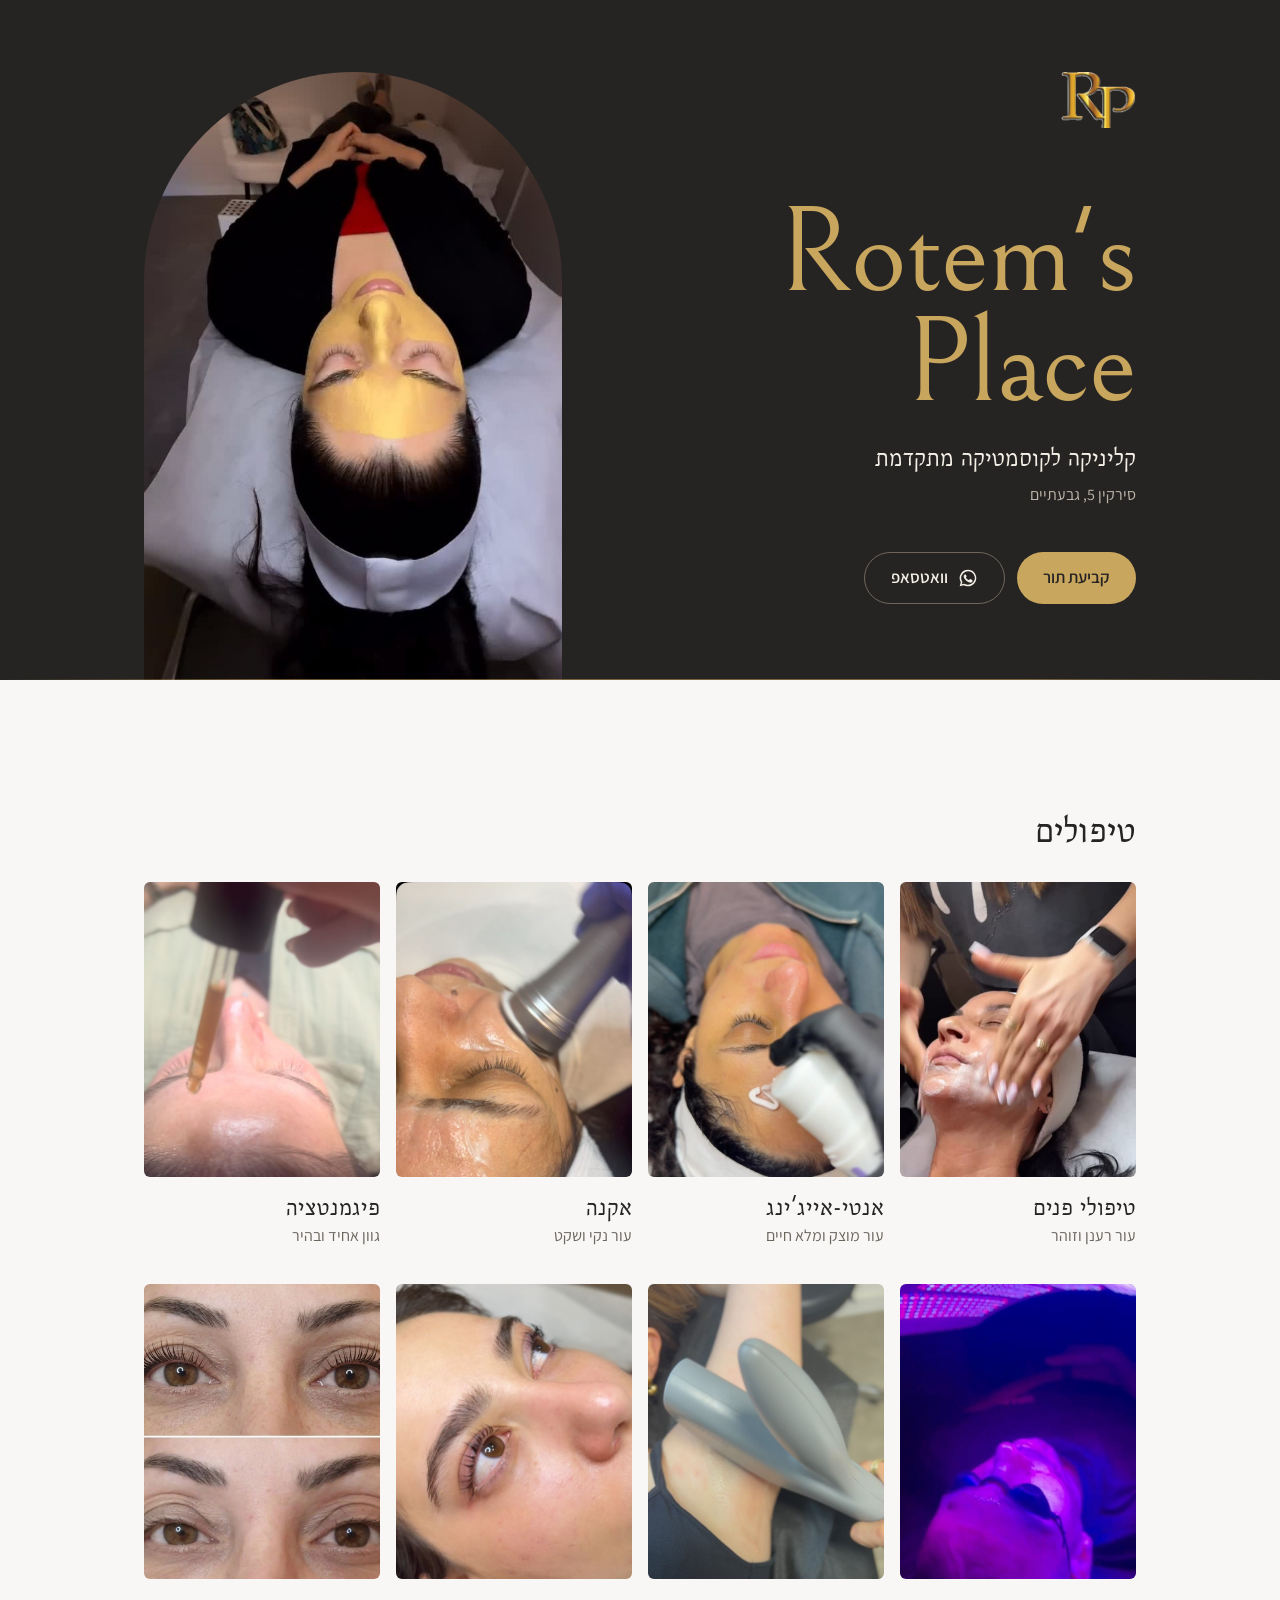
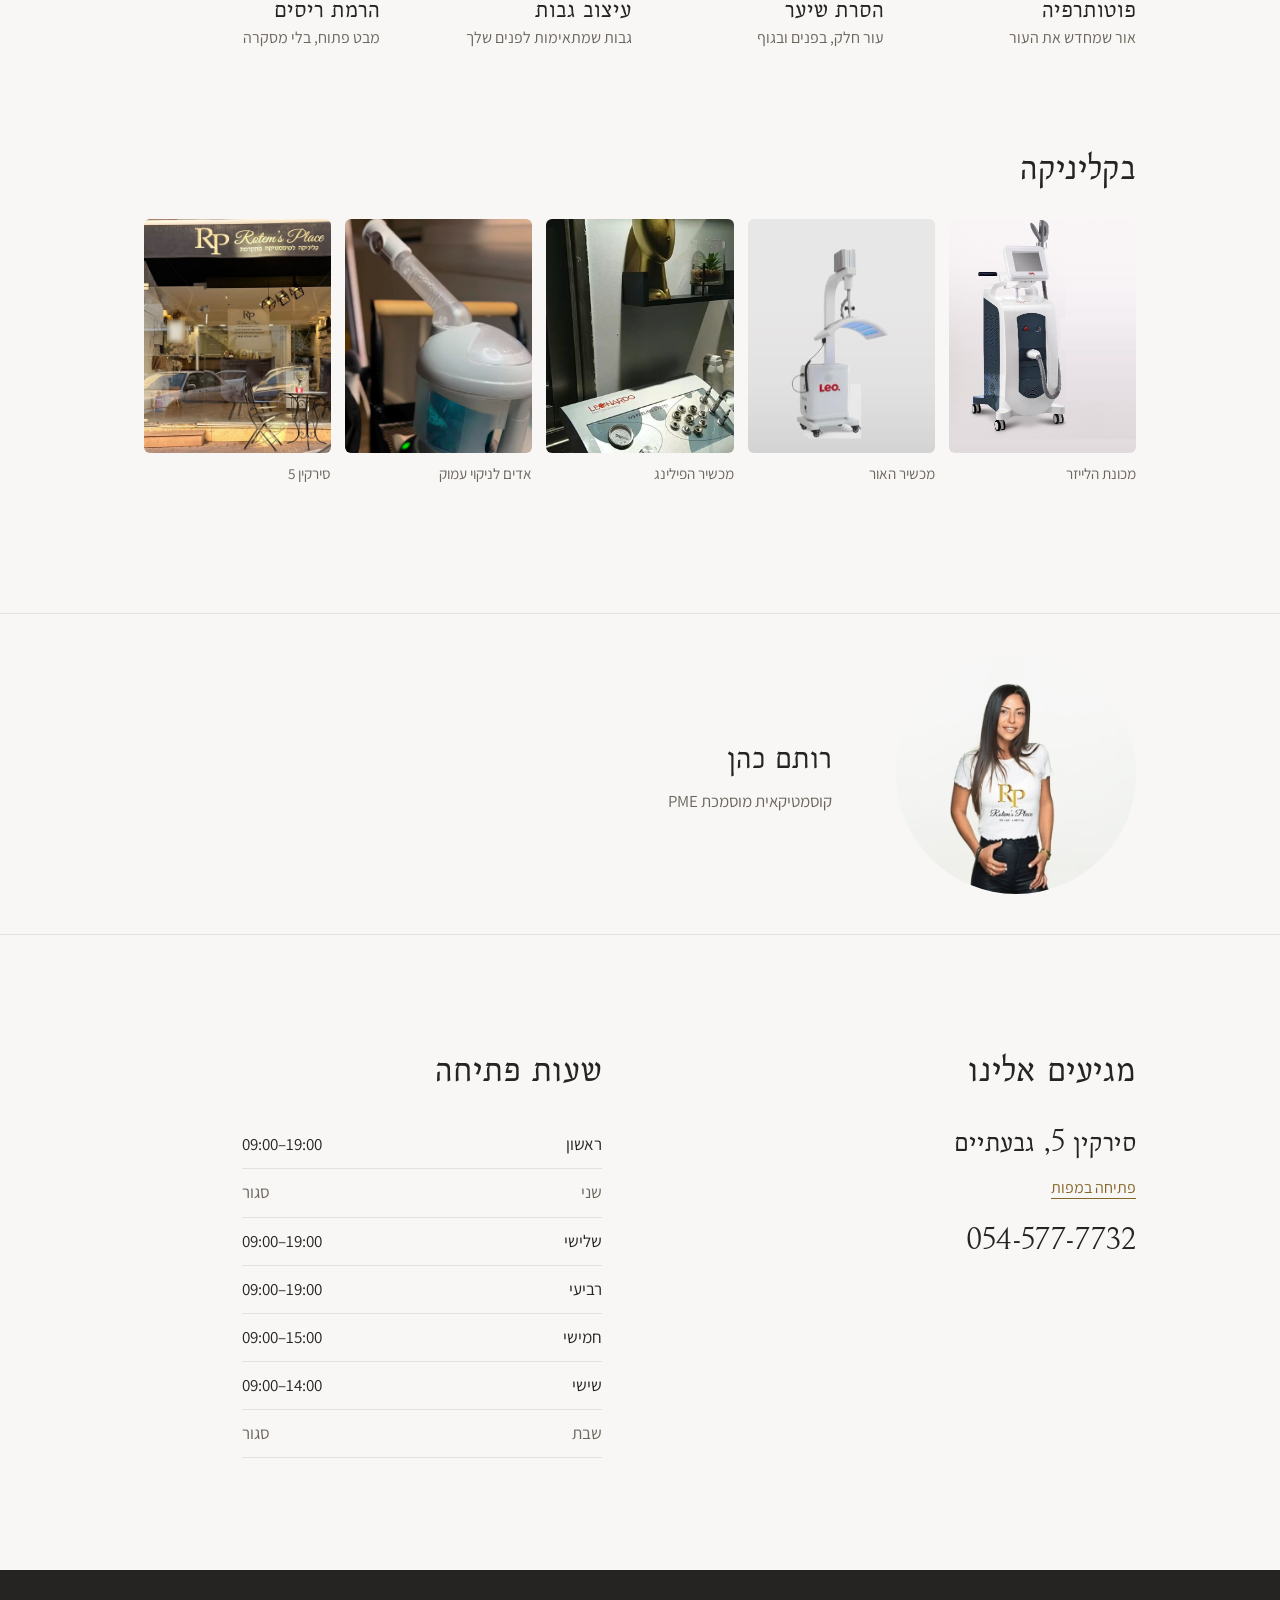
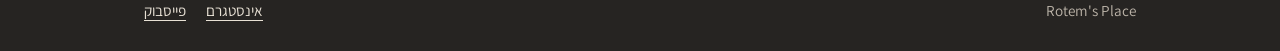
==== new/index.html @ 0d406227 "אתר חדש: מכשיר האור (פוטותרפיה) באזור בקליניקה Co-Authored-By: Claude Opus 5.5 <noreply@anthropic.co" ====
<!doctype html>
<html lang="he" dir="rtl">
<head>
<meta charset="utf-8">
<meta name="viewport" content="width=device-width, initial-scale=1, viewport-fit=cover">
<meta name="robots" content="noindex, nofollow">
<title>Rotem's Place | קליניקה לקוסמטיקה מתקדמת בגבעתיים</title>
<meta name="description" content="Rotem's Place – קליניקה לקוסמטיקה מתקדמת. סירקין 5, גבעתיים. קביעת תור אונליין או בוואטסאפ 054-577-7732.">
<meta name="theme-color" content="#262422">
<link rel="icon" href="/favicon.ico" sizes="any">
<link rel="apple-touch-icon" href="/assets/apple-touch-icon.png">
<meta property="og:type" content="website">
<meta property="og:title" content="Rotem's Place – קליניקה לקוסמטיקה מתקדמת">
<meta property="og:description" content="סירקין 5, גבעתיים">
<meta property="og:image" content="https://www.rotemplace.co.il/assets/og-rotem-place.jpg">
<link rel="preconnect" href="https://fonts.googleapis.com">
<link rel="preconnect" href="https://fonts.gstatic.com" crossorigin>
<link href="https://fonts.googleapis.com/css2?family=Bellefair&family=Assistant:wght@400;600&display=swap" rel="stylesheet">
<script type="application/ld+json">
{
  "@context": "https://schema.org",
  "@type": "BeautySalon",
  "name": "Rotem's Place",
  "alternateName": ["רותם פלייס", "Rotem cosmetics clinic"],
  "url": "https://www.rotemplace.co.il/",
  "image": "https://www.rotemplace.co.il/assets/storefront.jpg",
  "logo": "https://www.rotemplace.co.il/assets/logo.png",
  "telephone": "+972545777732",
  "address": {"@type": "PostalAddress", "streetAddress": "סירקין 5", "addressLocality": "גבעתיים", "postalCode": "5329408", "addressCountry": "IL"},
  "geo": {"@type": "GeoCoordinates", "latitude": 32.0766605, "longitude": 34.8142291},
  "hasMap": "https://maps.google.com/?cid=5940175902758945014",
  "openingHoursSpecification": [
    {"@type": "OpeningHoursSpecification", "dayOfWeek": ["Sunday","Tuesday","Wednesday"], "opens": "09:00", "closes": "19:00"},
    {"@type": "OpeningHoursSpecification", "dayOfWeek": "Thursday", "opens": "09:00", "closes": "15:00"},
    {"@type": "OpeningHoursSpecification", "dayOfWeek": "Friday", "opens": "09:00", "closes": "14:00"}
  ],
  "sameAs": ["https://www.instagram.com/rotem.cosmetics.clinic/", "https://www.facebook.com/torotem", "https://maps.google.com/?cid=5940175902758945014"]
}
</script>
<style>
:root {
  --awning: #262422;
  --awning-2: #34312E;
  --gold: #C9A65E;
  --gold-ink: #86672A;
  --paper: #F8F7F5;
  --ink: #262422;
  --mute: #6B655E;
  --line: #E4E0DA;
  --display: "Bellefair", "Times New Roman", serif;
  --body: "Assistant", system-ui, -apple-system, "Segoe UI", Arial, sans-serif;
  --gutter: clamp(16px, 5vw, 64px);
}
* { box-sizing: border-box; }
html { -webkit-text-size-adjust: 100%; scroll-behavior: smooth; }
@media (prefers-reduced-motion: reduce) { html { scroll-behavior: auto; } *, *::before, *::after { animation: none !important; transition: none !important; } }
body { margin: 0; background: var(--paper); color: var(--ink); font: 400 1.0625rem/1.6 var(--body); }
img { display: block; max-width: 100%; height: auto; }
a { color: inherit; }
:focus-visible { outline: 2px solid var(--gold); outline-offset: 3px; }
.wrap { max-width: 1120px; margin: 0 auto; padding: 0 var(--gutter); }

/* ---------- Hero: the awning ---------- */
.awning { background: var(--awning); color: #F4EFE6; position: relative; overflow: hidden; }
.awning::after { /* the valance edge of the sign */
  content: ""; position: absolute; inset: auto 0 0 0; height: 1px; background: linear-gradient(90deg, transparent, var(--gold) 20%, var(--gold) 80%, transparent); opacity: .5;
}
.hero { display: grid; grid-template-columns: 1.1fr .9fr; align-items: end; gap: clamp(24px, 5vw, 72px); padding-top: clamp(28px, 6vw, 72px); }
.mark { width: 76px; margin-bottom: clamp(32px, 6vw, 72px); }
.hero h1 { margin: 0; font: 400 clamp(3.4rem, 10vw, 7.5rem)/.92 var(--display); letter-spacing: -.01em; color: var(--gold); direction: ltr; text-align: right; }
.hero .sub { margin: 18px 0 0; font: 400 clamp(1.35rem, 2.6vw, 1.8rem)/1.3 var(--display); color: #F4EFE6; }
.hero .place { margin: 6px 0 0; color: #BDB5AA; font-size: 1rem; }
.cta { display: flex; flex-wrap: wrap; gap: 12px; margin: clamp(28px, 4vw, 44px) 0 clamp(36px, 6vw, 80px); }
.btn { display: inline-flex; align-items: center; justify-content: center; gap: 10px; min-height: 52px; padding: 0 26px; border-radius: 999px; font: 600 1.05rem/1 var(--body); text-decoration: none; transition: background-color .2s, color .2s, border-color .2s; }
.btn svg { width: 20px; height: 20px; flex: none; }
.btn-gold { background: var(--gold); color: var(--awning); }
.btn-gold:hover { background: #D9B972; }
.btn-line { border: 1px solid #6E665C; color: #F4EFE6; }
.btn-line:hover { border-color: var(--gold); color: var(--gold); }
.hero-photo { align-self: stretch; position: relative; margin-bottom: -1px; }
.hero-photo img { width: 100%; height: 100%; max-height: 620px; object-fit: cover; object-position: 50% 30%; border-radius: 240px 240px 0 0; }

/* ---------- Treatments: one typographic block ---------- */
.treatments { padding-block: clamp(64px, 10vw, 128px) clamp(48px, 8vw, 96px); }
.treatments h2, .gallery h2, .visit h2 { margin: 0 0 28px; font: 400 clamp(1.9rem, 4vw, 2.6rem)/1.1 var(--display); }
.cards { list-style: none; margin: 0; padding: 0; display: grid; grid-template-columns: repeat(4, 1fr); gap: 36px 16px; }
.cards img { width: 100%; aspect-ratio: 4 / 5; object-fit: cover; border-radius: 6px; background: var(--line); }
.cards h3 { margin: 14px 0 2px; font: 400 clamp(1.4rem, 2.2vw, 1.75rem)/1.15 var(--display); }
.cards p { margin: 0; color: var(--mute); font-size: 1rem; line-height: 1.4; }

/* ---------- Gallery ---------- */
.gallery { padding-bottom: clamp(64px, 10vw, 128px); }
.strip { display: grid; grid-template-columns: repeat(5, 1fr); gap: 14px; }
.strip figure { margin: 0; }
.strip img { width: 100%; aspect-ratio: 4 / 5; object-fit: cover; border-radius: 6px; background: var(--line); }
.strip figcaption { margin-top: 8px; font-size: .95rem; color: var(--mute); }

/* ---------- Rotem ---------- */
.rotem { border-top: 1px solid var(--line); border-bottom: 1px solid var(--line); }
.rotem .wrap { display: grid; grid-template-columns: 240px 1fr; gap: clamp(24px, 5vw, 64px); align-items: center; padding-top: 40px; padding-bottom: 40px; }
.rotem img { width: 240px; aspect-ratio: 1; object-fit: cover; object-position: 50% 18%; border-radius: 50%; }
.rotem p { margin: 0; font: 400 clamp(1.6rem, 3.4vw, 2.3rem)/1.25 var(--display); }
.rotem p span { display: block; margin-top: 8px; font: 400 1.05rem/1.5 var(--body); color: var(--mute); }

/* ---------- Visit ---------- */
.visit { padding: clamp(56px, 9vw, 112px) 0; }
.visit .wrap { display: grid; grid-template-columns: 1fr 1fr; gap: clamp(32px, 6vw, 80px); }
.visit address { font-style: normal; font: 400 clamp(1.5rem, 3vw, 2rem)/1.3 var(--display); }
.visit address a { color: var(--gold-ink); text-decoration-thickness: 1px; text-underline-offset: 5px; font-family: var(--body); font-size: 1rem; display: inline-block; margin-top: 10px; }
.phone { display: inline-block; margin-top: 20px; font: 400 clamp(1.5rem, 3vw, 2rem)/1 var(--display); text-decoration: none; direction: ltr; }
.hours { width: 100%; max-width: 360px; border-collapse: collapse; }
.hours td { padding: 10px 0; border-bottom: 1px solid var(--line); }
.hours td:last-child { text-align: left; direction: ltr; font-variant-numeric: tabular-nums; }
.hours tr.closed td { color: var(--mute); }

footer { background: var(--awning); color: #BDB5AA; padding: 28px 0 calc(28px + env(safe-area-inset-bottom)); font-size: .95rem; }
footer .wrap { display: flex; flex-wrap: wrap; gap: 12px 28px; align-items: center; justify-content: space-between; }
footer nav { display: flex; gap: 20px; }
footer a { color: #E8E1D5; text-underline-offset: 4px; }
footer a:hover { color: var(--gold); }

/* mobile booking bar */
.dock { display: none; }

@media (max-width: 820px) {
  .hero { grid-template-columns: 1fr; }
  .mark { margin-bottom: 28px; width: 52px; }
  .hero-photo img { max-height: 420px; border-radius: 180px 180px 0 0; }
  .cta { margin-bottom: 36px; }
  .strip { grid-template-columns: none; grid-auto-flow: column; grid-auto-columns: 72%; overflow-x: auto; scroll-snap-type: x mandatory; padding-bottom: 8px; margin: 0 calc(-1 * var(--gutter)); padding-inline: var(--gutter); scroll-padding-inline: var(--gutter); }
  .strip figure { scroll-snap-align: start; }
  .cards { grid-template-columns: 1fr 1fr; gap: 28px 12px; }
  .rotem .wrap { grid-template-columns: 112px 1fr; }
  .rotem img { width: 112px; }
  .visit .wrap { grid-template-columns: 1fr; }
  body { padding-bottom: 76px; }
  .dock { display: flex; gap: 8px; position: fixed; inset: auto 0 0 0; z-index: 10; padding: 10px 12px calc(10px + env(safe-area-inset-bottom)); background: rgba(38,36,34,.96); }
  .dock .btn { flex: 1; min-height: 48px; padding: 0 12px; }
  footer { padding-bottom: 28px; }
}
</style>
</head>
<body>

<header class="awning">
  <div class="wrap hero">
    <div>
      <img class="mark" src="/assets/rp-mark.png" alt="" width="162" height="119">
      <h1>Rotem's Place</h1>
      <p class="sub">קליניקה לקוסמטיקה מתקדמת</p>
      <p class="place">סירקין 5, גבעתיים</p>
      <div class="cta">
        <a class="btn btn-gold" href="https://schedule.easybizy.net/rotemcohen/welcome" target="_blank" rel="noopener">קביעת תור</a>
        <a class="btn btn-line" href="https://wa.me/972545777732" target="_blank" rel="noopener">
          <svg viewBox="0 0 24 24" aria-hidden="true" fill="currentColor"><path d="M12 2a10 10 0 0 0-8.6 15.1L2 22l5-1.3A10 10 0 1 0 12 2Zm0 18.2a8.2 8.2 0 0 1-4.2-1.2l-.3-.2-3 .8.8-2.9-.2-.3A8.2 8.2 0 1 1 12 20.2Zm4.5-6.1c-.2-.1-1.5-.7-1.7-.8-.2-.1-.4-.1-.6.1l-.8 1c-.1.2-.3.2-.5.1a6.7 6.7 0 0 1-3.3-2.9c-.2-.4.2-.4.7-1.3.1-.2 0-.3 0-.4l-.8-1.8c-.2-.5-.4-.4-.6-.4h-.5a1 1 0 0 0-.7.3 3 3 0 0 0-.9 2.2 5.2 5.2 0 0 0 1.1 2.7 11.8 11.8 0 0 0 4.5 4c1.7.7 2.3.8 3.2.6a2.7 2.7 0 0 0 1.8-1.3 2.2 2.2 0 0 0 .1-1.3c0-.1-.2-.2-.4-.3Z"/></svg>
          וואטסאפ
        </a>
      </div>
    </div>
    <div class="hero-photo">
      <img src="/assets/gold-mask.jpg" alt="טיפול פנים עם מסכת זהב בקליניקה" width="640" height="909" fetchpriority="high">
    </div>
  </div>
</header>

<main>
  <section class="treatments wrap" aria-labelledby="t-title">
    <h2 id="t-title">טיפולים</h2>
    <ul class="cards">
      <li><img src="/assets/facial-hands.jpg" alt="רותם בטיפול פנים" width="640" height="800" loading="lazy"><h3>טיפולי פנים</h3><p>עור רענן וזוהר</p></li>
      <li><img src="/assets/facial-device.jpg" alt="טיפול פנים במכשיר" width="720" height="900" loading="lazy"><h3>אנטי-אייג'ינג</h3><p>עור מוצק ומלא חיים</p></li>
      <li><img src="/assets/t/acne.jpg" alt="טיפול באקנה במכשיר" width="720" height="900" loading="lazy"><h3>אקנה</h3><p>עור נקי ושקט</p></li>
      <li><img src="/assets/t/pigment.jpg" alt="סרום בטיפול פיגמנטציה" width="720" height="900" loading="lazy"><h3>פיגמנטציה</h3><p>גוון אחיד ובהיר</p></li>
      <li><img src="/assets/t/phototherapy.jpg" alt="טיפול פוטותרפיה באור" width="720" height="900" loading="lazy"><h3>פוטותרפיה</h3><p>אור שמחדש את העור</p></li>
      <li><img src="/assets/t/hair.jpg" alt="הסרת שיער במכשיר" width="720" height="900" loading="lazy"><h3>הסרת שיער</h3><p>עור חלק, בפנים ובגוף</p></li>
      <li><img src="/assets/t/brows.jpg" alt="גבות מעוצבות" width="720" height="900" loading="lazy"><h3>עיצוב גבות</h3><p>גבות שמתאימות לפנים שלך</p></li>
      <li><img src="/assets/lashes-before-after.jpg" alt="הרמת ריסים, לפני ואחרי" width="990" height="990" loading="lazy"><h3>הרמת ריסים</h3><p>מבט פתוח, בלי מסקרה</p></li>
    </ul>
  </section>

  <section class="gallery wrap" aria-labelledby="g-title">
    <h2 id="g-title">בקליניקה</h2>
    <div class="strip">
      <figure><img src="/assets/t/device-laser.jpg" alt="מכונת הלייזר להסרת שיער בקליניקה" width="720" height="900" loading="lazy"><figcaption>מכונת הלייזר</figcaption></figure>
      <figure><img src="/assets/t/device-led.jpg" alt="מכשיר הפוטותרפיה (טיפול באור) בקליניקה" width="850" height="1064" loading="lazy"><figcaption>מכשיר האור</figcaption></figure>
      <figure><img src="/assets/t/device-leonardo.jpg" alt="מכשיר הפילינג בקליניקה" width="576" height="720" loading="lazy"><figcaption>מכשיר הפילינג</figcaption></figure>
      <figure><img src="/assets/t/device-steamer.jpg" alt="מכשיר אדים לטיפולי פנים" width="640" height="800" loading="lazy"><figcaption>אדים לניקוי עמוק</figcaption></figure>
      <figure><img src="/assets/storefront.jpg" alt="חזית הקליניקה בסירקין 5, גבעתיים" width="880" height="1100" loading="lazy"><figcaption>סירקין 5</figcaption></figure>
    </div>
  </section>

  <section class="rotem" aria-label="רותם">
    <div class="wrap">
      <img src="/assets/rotem-portrait.jpg" alt="רותם כהן" width="570" height="654" loading="lazy">
      <p>רותם כהן<span>קוסמטיקאית מוסמכת PME</span></p>
    </div>
  </section>

  <section class="visit" aria-labelledby="v-title">
    <div class="wrap">
      <div>
        <h2 id="v-title">מגיעים אלינו</h2>
        <address>
          סירקין 5, גבעתיים<br>
          <a href="https://maps.google.com/?cid=5940175902758945014" target="_blank" rel="noopener">פתיחה במפות</a>
        </address>
        <a class="phone" href="tel:+972545777732">054-577-7732</a>
      </div>
      <div>
        <h2>שעות פתיחה</h2>
        <table class="hours">
          <tr><td>ראשון</td><td>09:00–19:00</td></tr>
          <tr class="closed"><td>שני</td><td>סגור</td></tr>
          <tr><td>שלישי</td><td>09:00–19:00</td></tr>
          <tr><td>רביעי</td><td>09:00–19:00</td></tr>
          <tr><td>חמישי</td><td>09:00–15:00</td></tr>
          <tr><td>שישי</td><td>09:00–14:00</td></tr>
          <tr class="closed"><td>שבת</td><td>סגור</td></tr>
        </table>
      </div>
    </div>
  </section>
</main>

<footer>
  <div class="wrap">
    <span>Rotem's Place</span>
    <nav aria-label="רשתות">
      <a href="https://www.instagram.com/rotem.cosmetics.clinic/" target="_blank" rel="noopener">אינסטגרם</a>
      <a href="https://www.facebook.com/torotem" target="_blank" rel="noopener">פייסבוק</a>
    </nav>
  </div>
</footer>

<div class="dock">
  <a class="btn btn-gold" href="https://schedule.easybizy.net/rotemcohen/welcome" target="_blank" rel="noopener">קביעת תור</a>
  <a class="btn btn-line" href="https://wa.me/972545777732" target="_blank" rel="noopener">וואטסאפ</a>
</div>

</body>
</html>
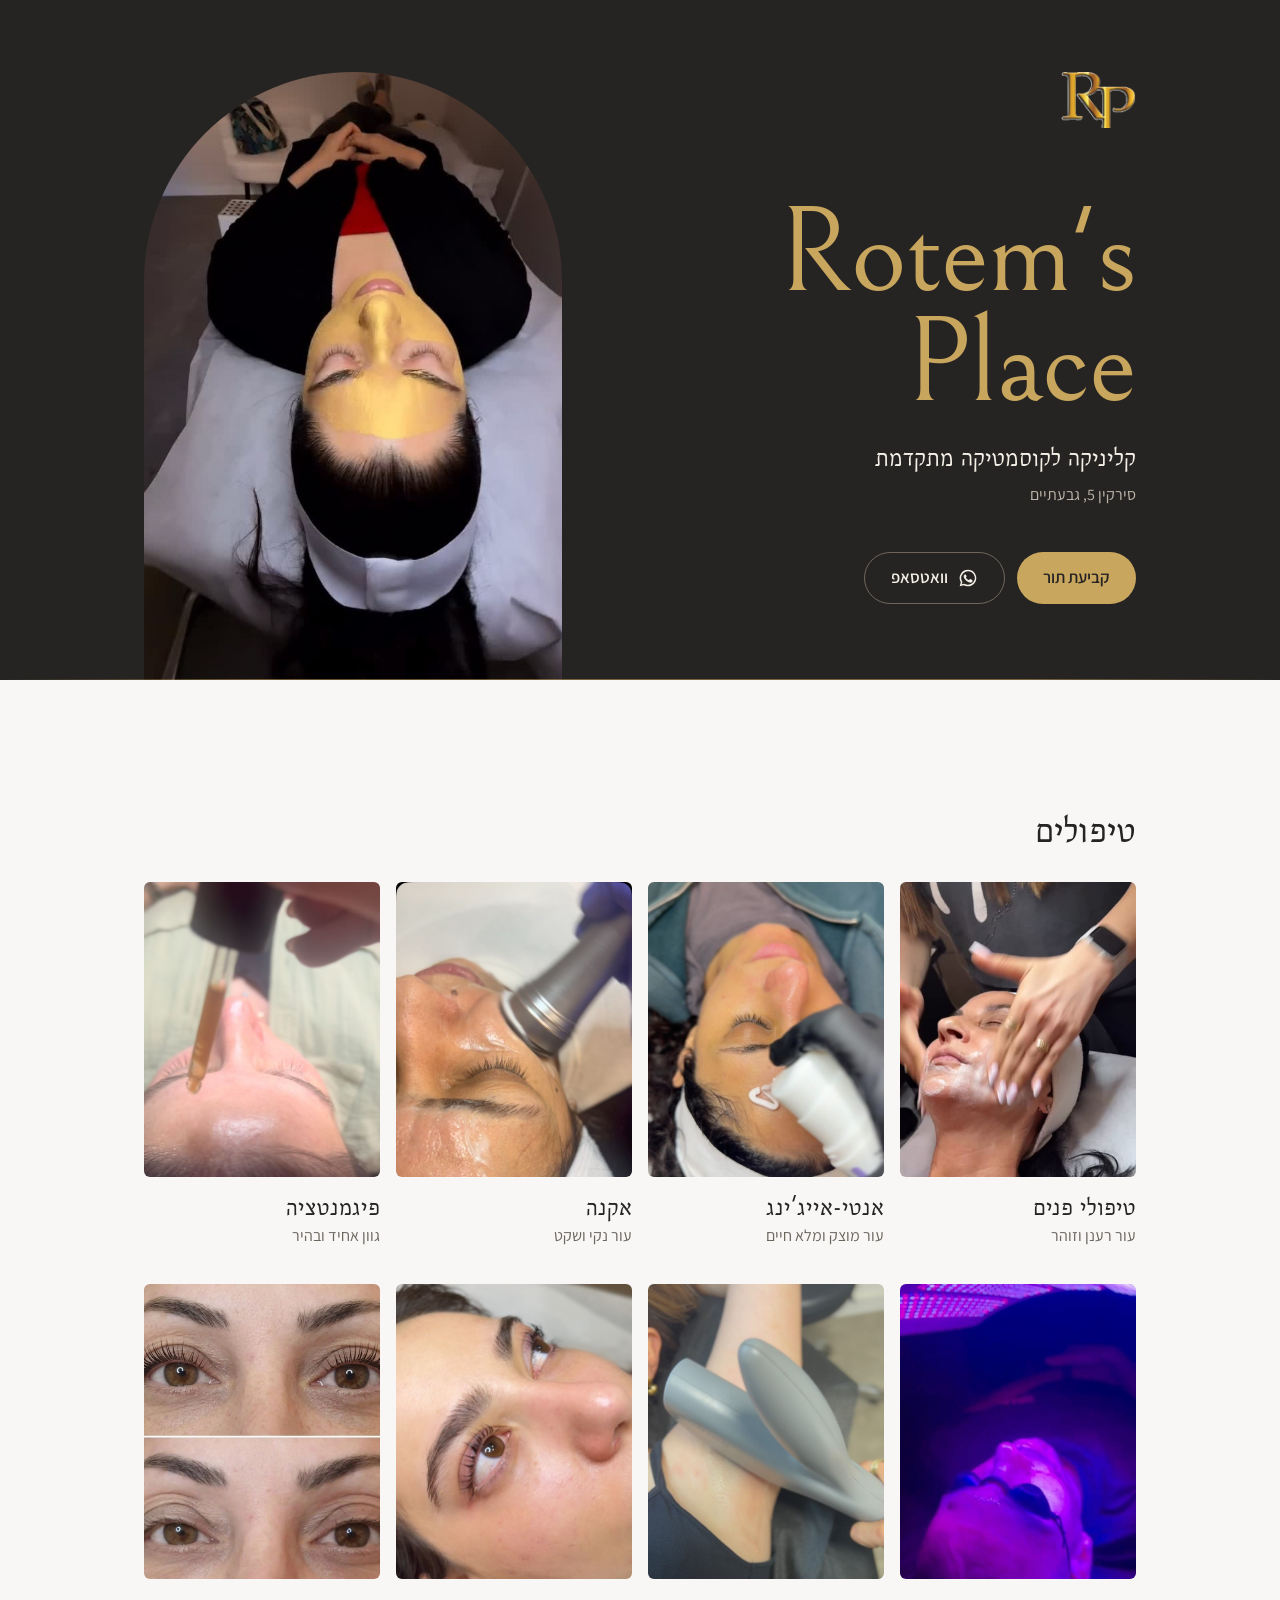
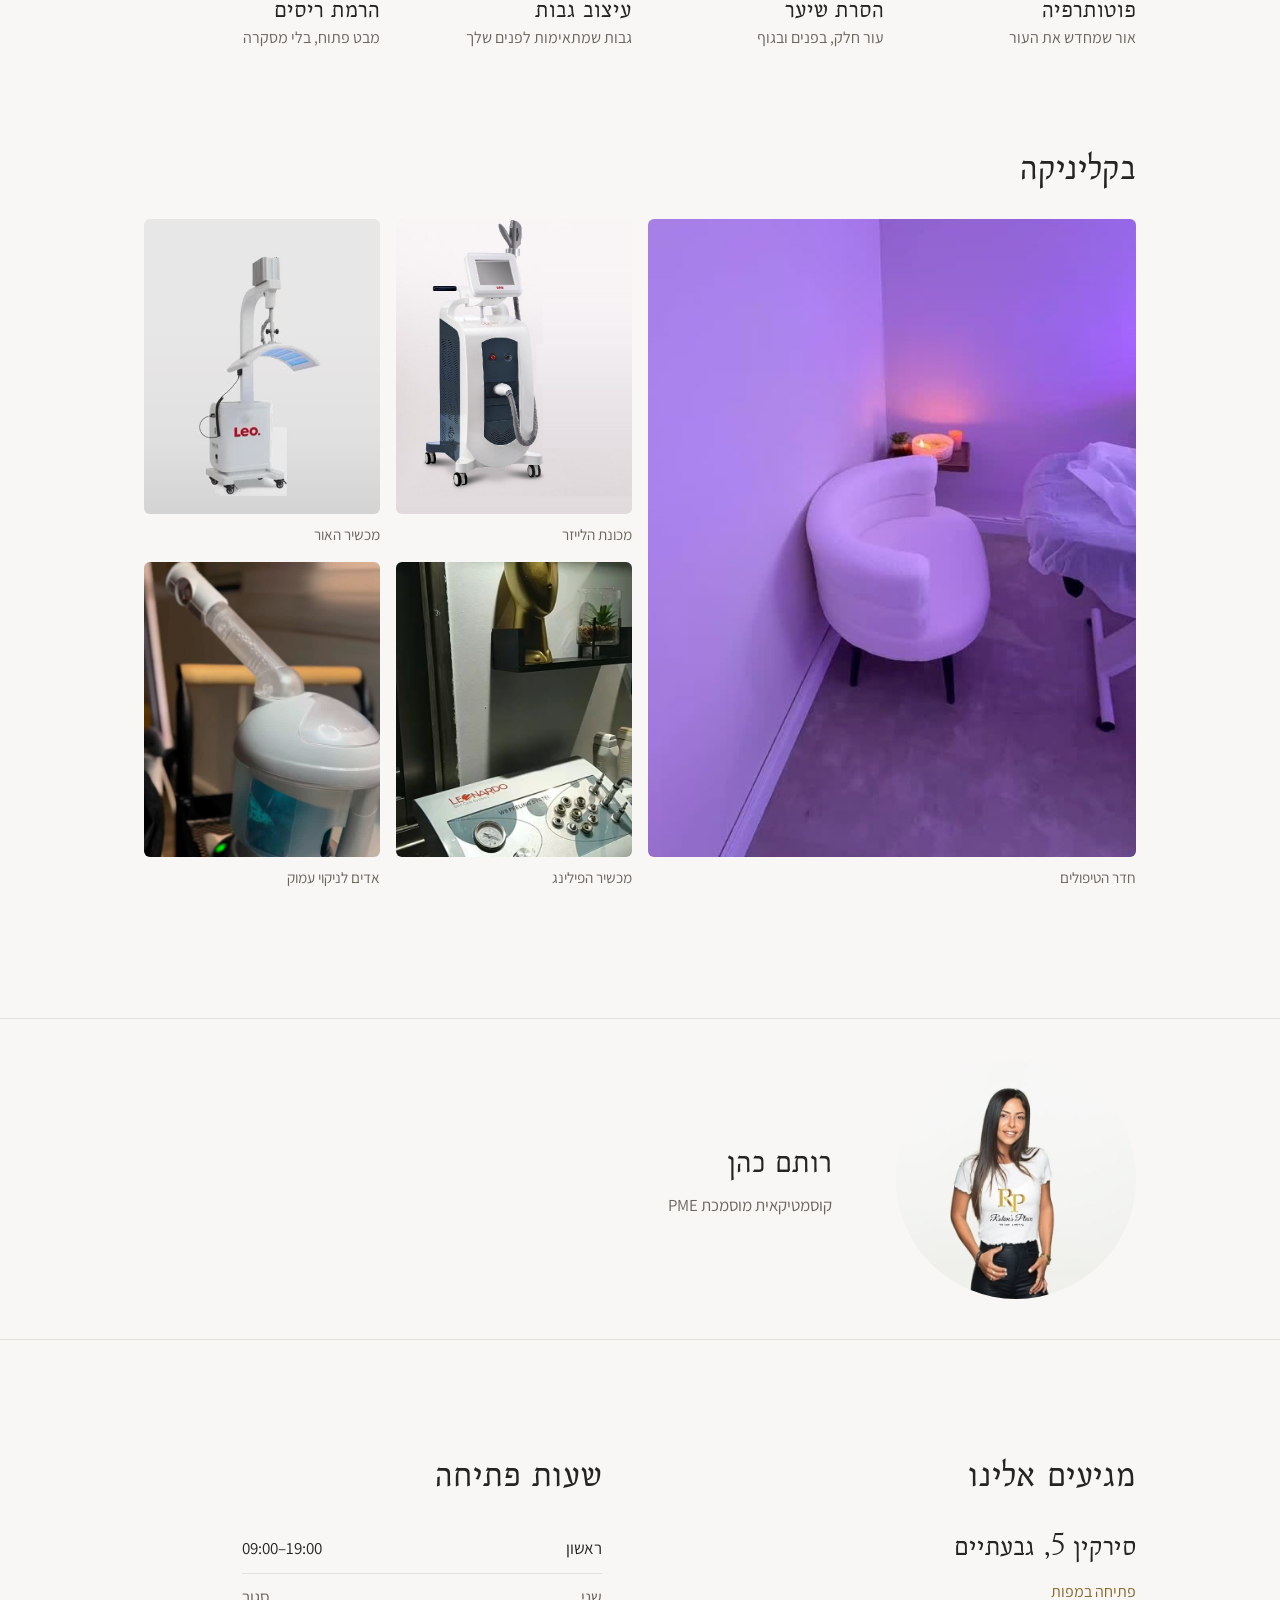
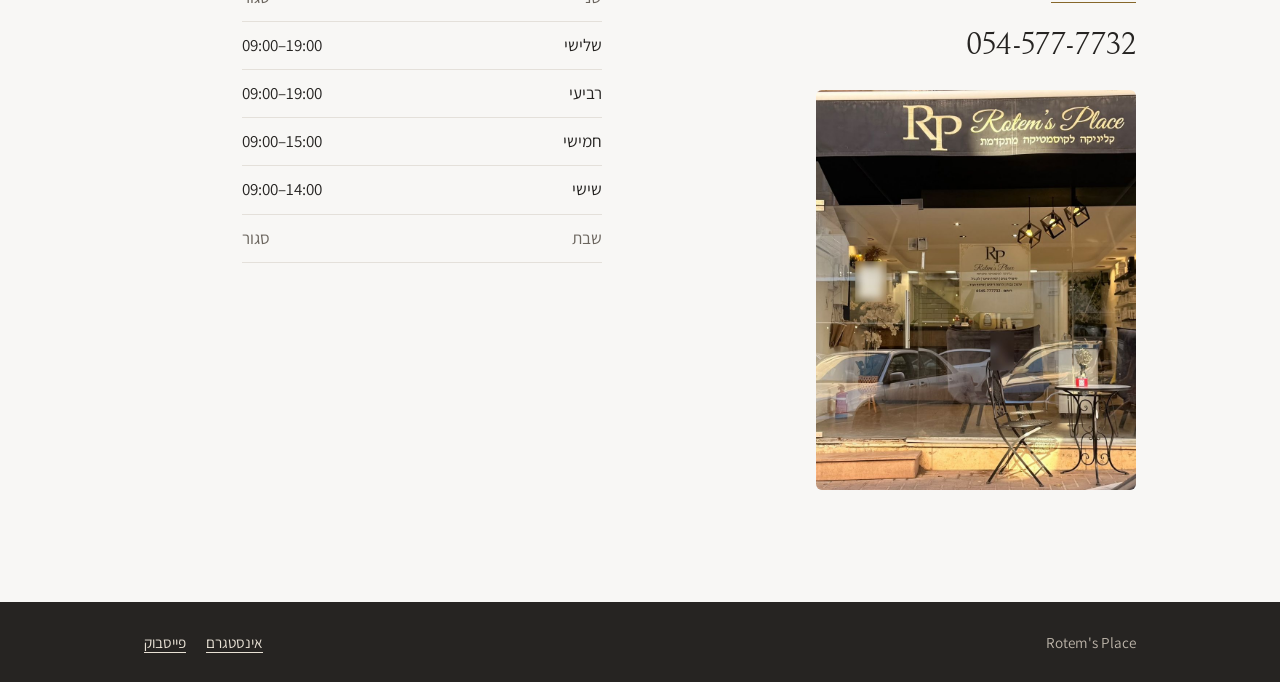
==== commit 1ddbd9f1: "אתר חדש: צילום חדר הטיפולים כתמונה מרכזית בקליניקה; חזית עברה לאזור ההגעה Co-Authored-By: Claude Opu" ====
--- a/new/index.html
+++ b/new/index.html
@@ -90,7 +90,10 @@
 
 /* ---------- Gallery ---------- */
 .gallery { padding-bottom: clamp(64px, 10vw, 128px); }
-.strip { display: grid; grid-template-columns: repeat(5, 1fr); gap: 14px; }
+.strip { display: grid; grid-template-columns: repeat(4, 1fr); gap: 16px; }
+.strip .room { grid-column: span 2; grid-row: span 2; display: flex; flex-direction: column; }
+.strip .room img { flex: 1; min-height: 0; aspect-ratio: auto; height: 100%; }
+.storefront { width: 100%; max-width: 320px; aspect-ratio: 4 / 5; object-fit: cover; border-radius: 6px; margin-top: 28px; }
 .strip figure { margin: 0; }
 .strip img { width: 100%; aspect-ratio: 4 / 5; object-fit: cover; border-radius: 6px; background: var(--line); }
 .strip figcaption { margin-top: 8px; font-size: .95rem; color: var(--mute); }
@@ -129,6 +132,8 @@
   .cta { margin-bottom: 36px; }
   .strip { grid-template-columns: none; grid-auto-flow: column; grid-auto-columns: 72%; overflow-x: auto; scroll-snap-type: x mandatory; padding-bottom: 8px; margin: 0 calc(-1 * var(--gutter)); padding-inline: var(--gutter); scroll-padding-inline: var(--gutter); }
   .strip figure { scroll-snap-align: start; }
+  .strip .room { grid-column: auto; grid-row: auto; display: block; }
+  .strip .room img { aspect-ratio: 4 / 5; height: auto; }
   .cards { grid-template-columns: 1fr 1fr; gap: 28px 12px; }
   .rotem .wrap { grid-template-columns: 112px 1fr; }
   .rotem img { width: 112px; }
@@ -181,11 +186,11 @@
   <section class="gallery wrap" aria-labelledby="g-title">
     <h2 id="g-title">בקליניקה</h2>
     <div class="strip">
+      <figure class="room"><img src="/assets/t/room.jpg" alt="חדר הטיפולים בקליניקה" width="640" height="800" loading="lazy"><figcaption>חדר הטיפולים</figcaption></figure>
       <figure><img src="/assets/t/device-laser.jpg" alt="מכונת הלייזר להסרת שיער בקליניקה" width="720" height="900" loading="lazy"><figcaption>מכונת הלייזר</figcaption></figure>
       <figure><img src="/assets/t/device-led.jpg" alt="מכשיר הפוטותרפיה (טיפול באור) בקליניקה" width="850" height="1064" loading="lazy"><figcaption>מכשיר האור</figcaption></figure>
       <figure><img src="/assets/t/device-leonardo.jpg" alt="מכשיר הפילינג בקליניקה" width="576" height="720" loading="lazy"><figcaption>מכשיר הפילינג</figcaption></figure>
       <figure><img src="/assets/t/device-steamer.jpg" alt="מכשיר אדים לטיפולי פנים" width="640" height="800" loading="lazy"><figcaption>אדים לניקוי עמוק</figcaption></figure>
-      <figure><img src="/assets/storefront.jpg" alt="חזית הקליניקה בסירקין 5, גבעתיים" width="880" height="1100" loading="lazy"><figcaption>סירקין 5</figcaption></figure>
     </div>
   </section>
 
@@ -205,6 +210,7 @@
           <a href="https://maps.google.com/?cid=5940175902758945014" target="_blank" rel="noopener">פתיחה במפות</a>
         </address>
         <a class="phone" href="tel:+972545777732">054-577-7732</a>
+        <img class="storefront" src="/assets/storefront.jpg" alt="חזית הקליניקה בסירקין 5, גבעתיים" width="880" height="1100" loading="lazy">
       </div>
       <div>
         <h2>שעות פתיחה</h2>
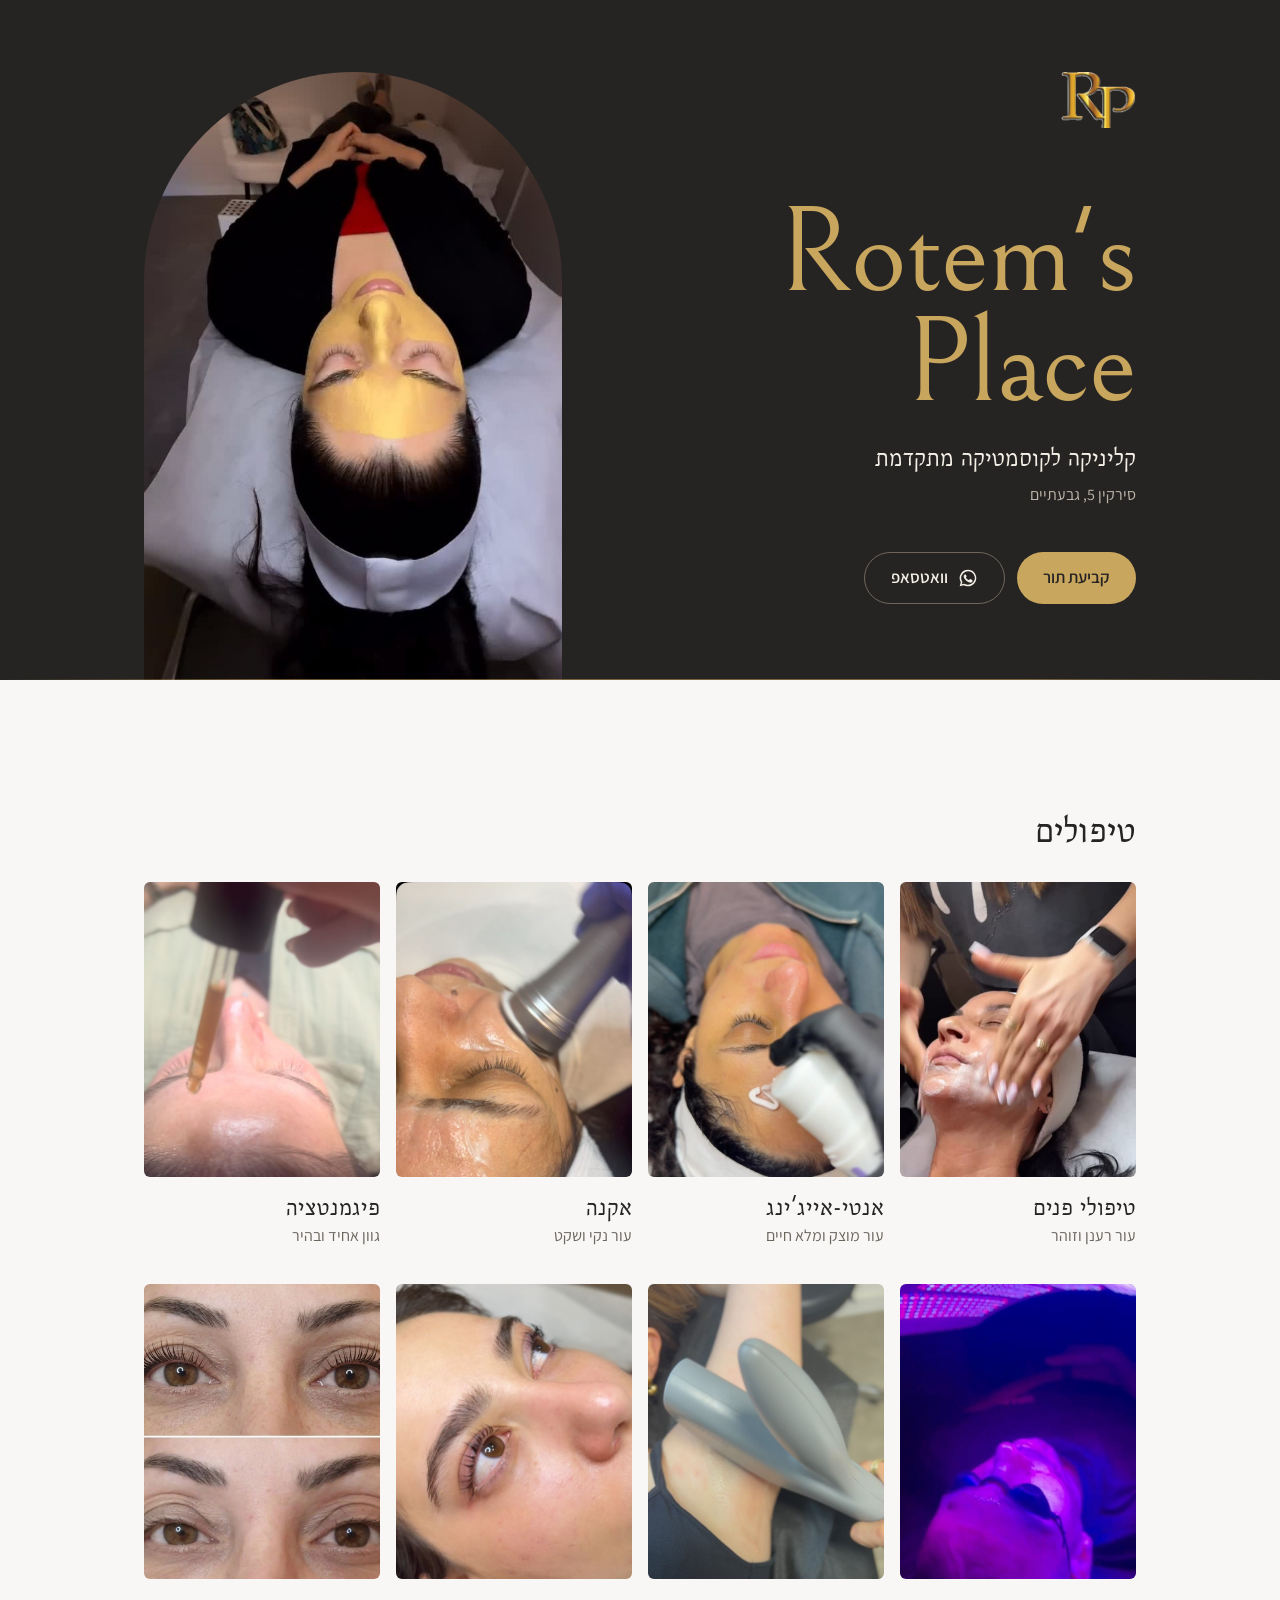
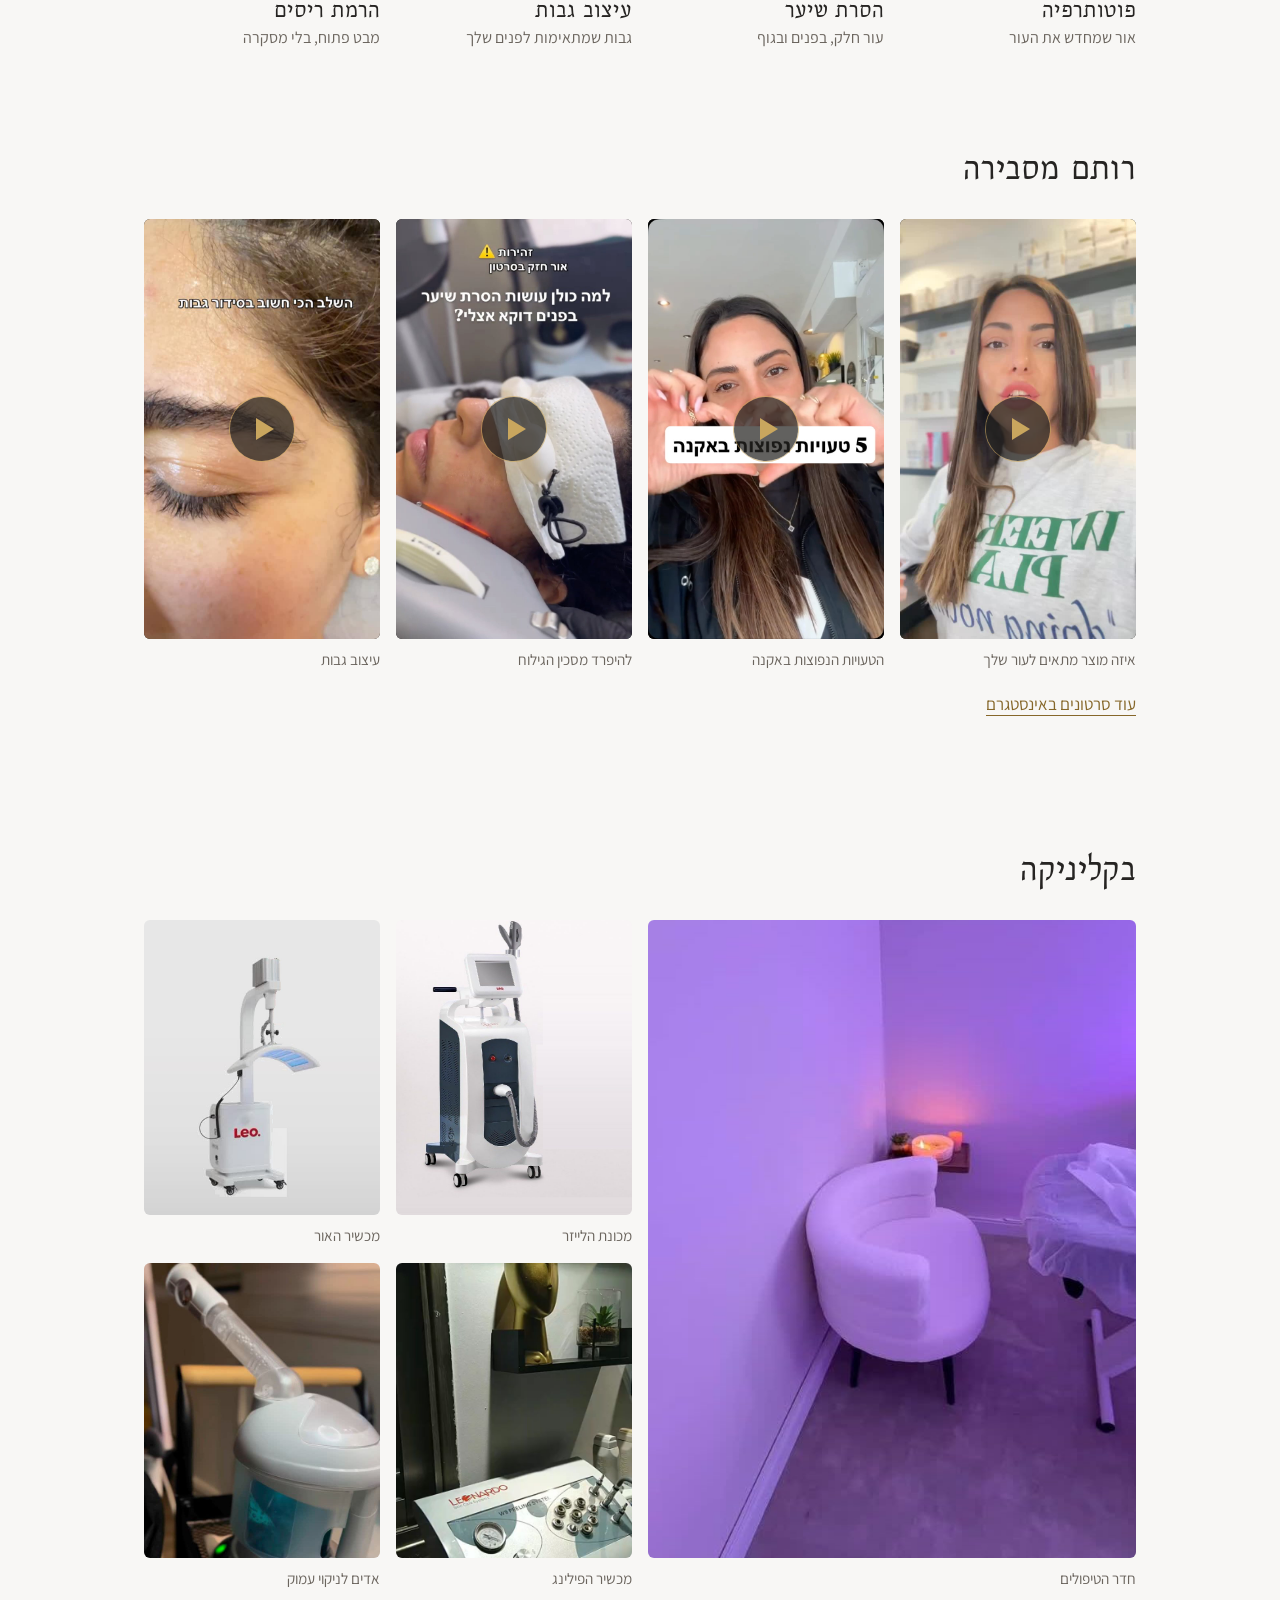
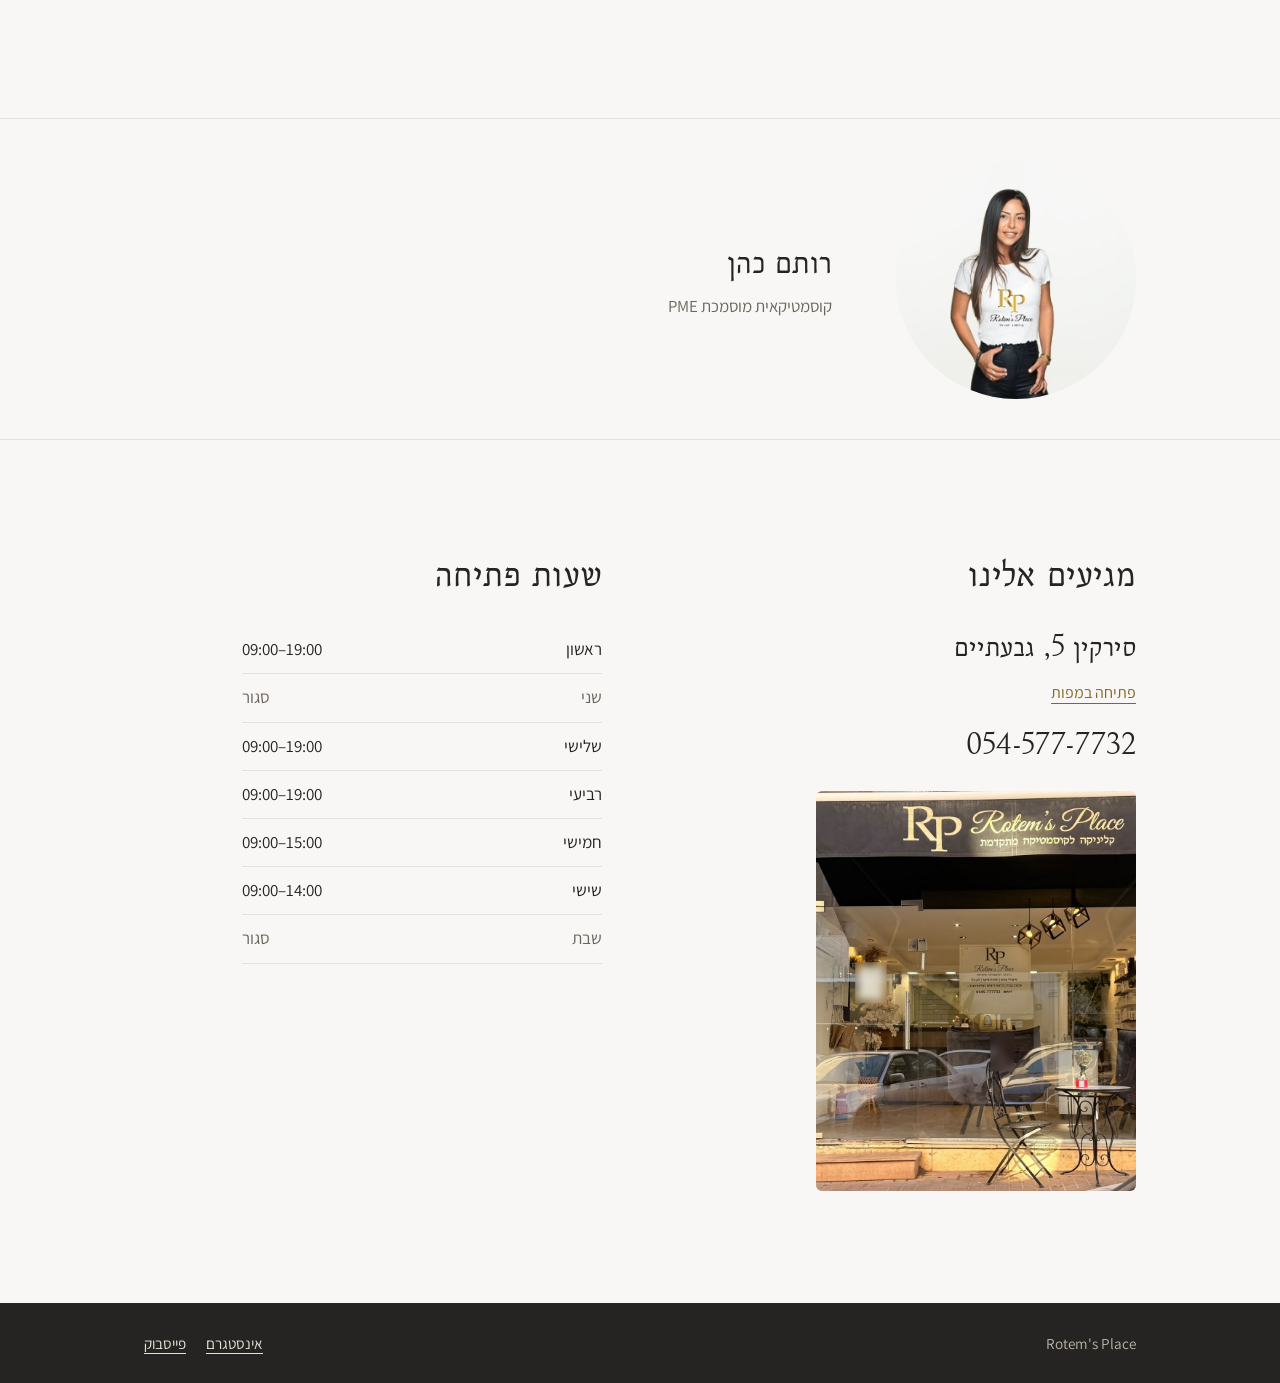
==== commit d443f5a7: "אתר חדש: 4 הסרטונים של רותם (נטענים רק בלחיצה) Co-Authored-By: Claude Opus 5.5 <noreply@anthropic.co" ====
--- a/new/index.html
+++ b/new/index.html
@@ -98,6 +98,15 @@
 .strip img { width: 100%; aspect-ratio: 4 / 5; object-fit: cover; border-radius: 6px; background: var(--line); }
 .strip figcaption { margin-top: 8px; font-size: .95rem; color: var(--mute); }
 
+.videos { padding-bottom: clamp(64px, 10vw, 128px); }
+.videos h2 { margin: 0 0 28px; font: 400 clamp(1.9rem, 4vw, 2.6rem)/1.1 var(--display); }
+.reel { position: relative; display: block; width: 100%; padding: 0; border: 0; background: var(--awning); border-radius: 6px; overflow: hidden; cursor: pointer; aspect-ratio: 9 / 16; }
+.reel img, .reel video { position: absolute; inset: 0; width: 100%; height: 100%; object-fit: cover; aspect-ratio: auto; border-radius: 0; }
+.reel .play { position: absolute; inset: 50% auto auto 50%; width: 64px; height: 64px; margin: -32px 0 0 -32px; border-radius: 50%; background: rgba(38,36,34,.72); box-shadow: 0 0 0 1px rgba(201,166,94,.6); }
+.reel .play::after { content: ""; position: absolute; top: 50%; left: 50%; margin: -11px 0 0 -6px; border-style: solid; border-width: 11px 0 11px 18px; border-color: transparent transparent transparent var(--gold); }
+.reel:hover .play { background: rgba(38,36,34,.88); }
+.more { display: inline-block; margin-top: 20px; color: var(--gold-ink); text-underline-offset: 5px; }
+
 /* ---------- Rotem ---------- */
 .rotem { border-top: 1px solid var(--line); border-bottom: 1px solid var(--line); }
 .rotem .wrap { display: grid; grid-template-columns: 240px 1fr; gap: clamp(24px, 5vw, 64px); align-items: center; padding-top: 40px; padding-bottom: 40px; }
@@ -181,6 +190,17 @@
       <li><img src="/assets/t/brows.jpg" alt="גבות מעוצבות" width="720" height="900" loading="lazy"><h3>עיצוב גבות</h3><p>גבות שמתאימות לפנים שלך</p></li>
       <li><img src="/assets/lashes-before-after.jpg" alt="הרמת ריסים, לפני ואחרי" width="990" height="990" loading="lazy"><h3>הרמת ריסים</h3><p>מבט פתוח, בלי מסקרה</p></li>
     </ul>
+  </section>
+
+  <section class="videos wrap" aria-labelledby="r-title">
+    <h2 id="r-title">רותם מסבירה</h2>
+    <div class="strip reels">
+      <figure><button class="reel" type="button" data-src="/assets/video/skin-type.mp4" aria-label="הפעלת הסרטון: איזה מוצר מתאים לעור שלך"><img src="/assets/video/skin-type.jpg" alt="" width="720" height="1280" loading="lazy"><span class="play" aria-hidden="true"></span></button><figcaption>איזה מוצר מתאים לעור שלך</figcaption></figure>
+      <figure><button class="reel" type="button" data-src="/assets/video/acne.mp4" aria-label="הפעלת הסרטון: הטעויות הנפוצות באקנה"><img src="/assets/video/acne.jpg" alt="" width="720" height="1280" loading="lazy"><span class="play" aria-hidden="true"></span></button><figcaption>הטעויות הנפוצות באקנה</figcaption></figure>
+      <figure><button class="reel" type="button" data-src="/assets/video/hair-removal.mp4" aria-label="הפעלת הסרטון: להיפרד מסכין הגילוח"><img src="/assets/video/hair-removal.jpg" alt="" width="720" height="1280" loading="lazy"><span class="play" aria-hidden="true"></span></button><figcaption>להיפרד מסכין הגילוח</figcaption></figure>
+      <figure><button class="reel" type="button" data-src="/assets/video/brows.mp4" aria-label="הפעלת הסרטון: עיצוב גבות"><img src="/assets/video/brows.jpg" alt="" width="720" height="1280" loading="lazy"><span class="play" aria-hidden="true"></span></button><figcaption>עיצוב גבות</figcaption></figure>
+    </div>
+    <a class="more" href="https://www.instagram.com/rotem.cosmetics.clinic/" target="_blank" rel="noopener">עוד סרטונים באינסטגרם</a>
   </section>
 
   <section class="gallery wrap" aria-labelledby="g-title">
@@ -243,5 +263,17 @@
   <a class="btn btn-line" href="https://wa.me/972545777732" target="_blank" rel="noopener">וואטסאפ</a>
 </div>
 
+<script>
+document.querySelectorAll('.reel').forEach(function (b) {
+  b.addEventListener('click', function () {
+    if (b.querySelector('video')) return;
+    document.querySelectorAll('.reel video').forEach(function (v) { v.pause(); });
+    var v = document.createElement('video');
+    v.src = b.dataset.src; v.controls = true; v.playsInline = true; v.autoplay = true;
+    b.innerHTML = ''; b.appendChild(v); b.style.cursor = 'default';
+    var p = v.play(); if (p && p.catch) p.catch(function () {});
+  });
+});
+</script>
 </body>
 </html>
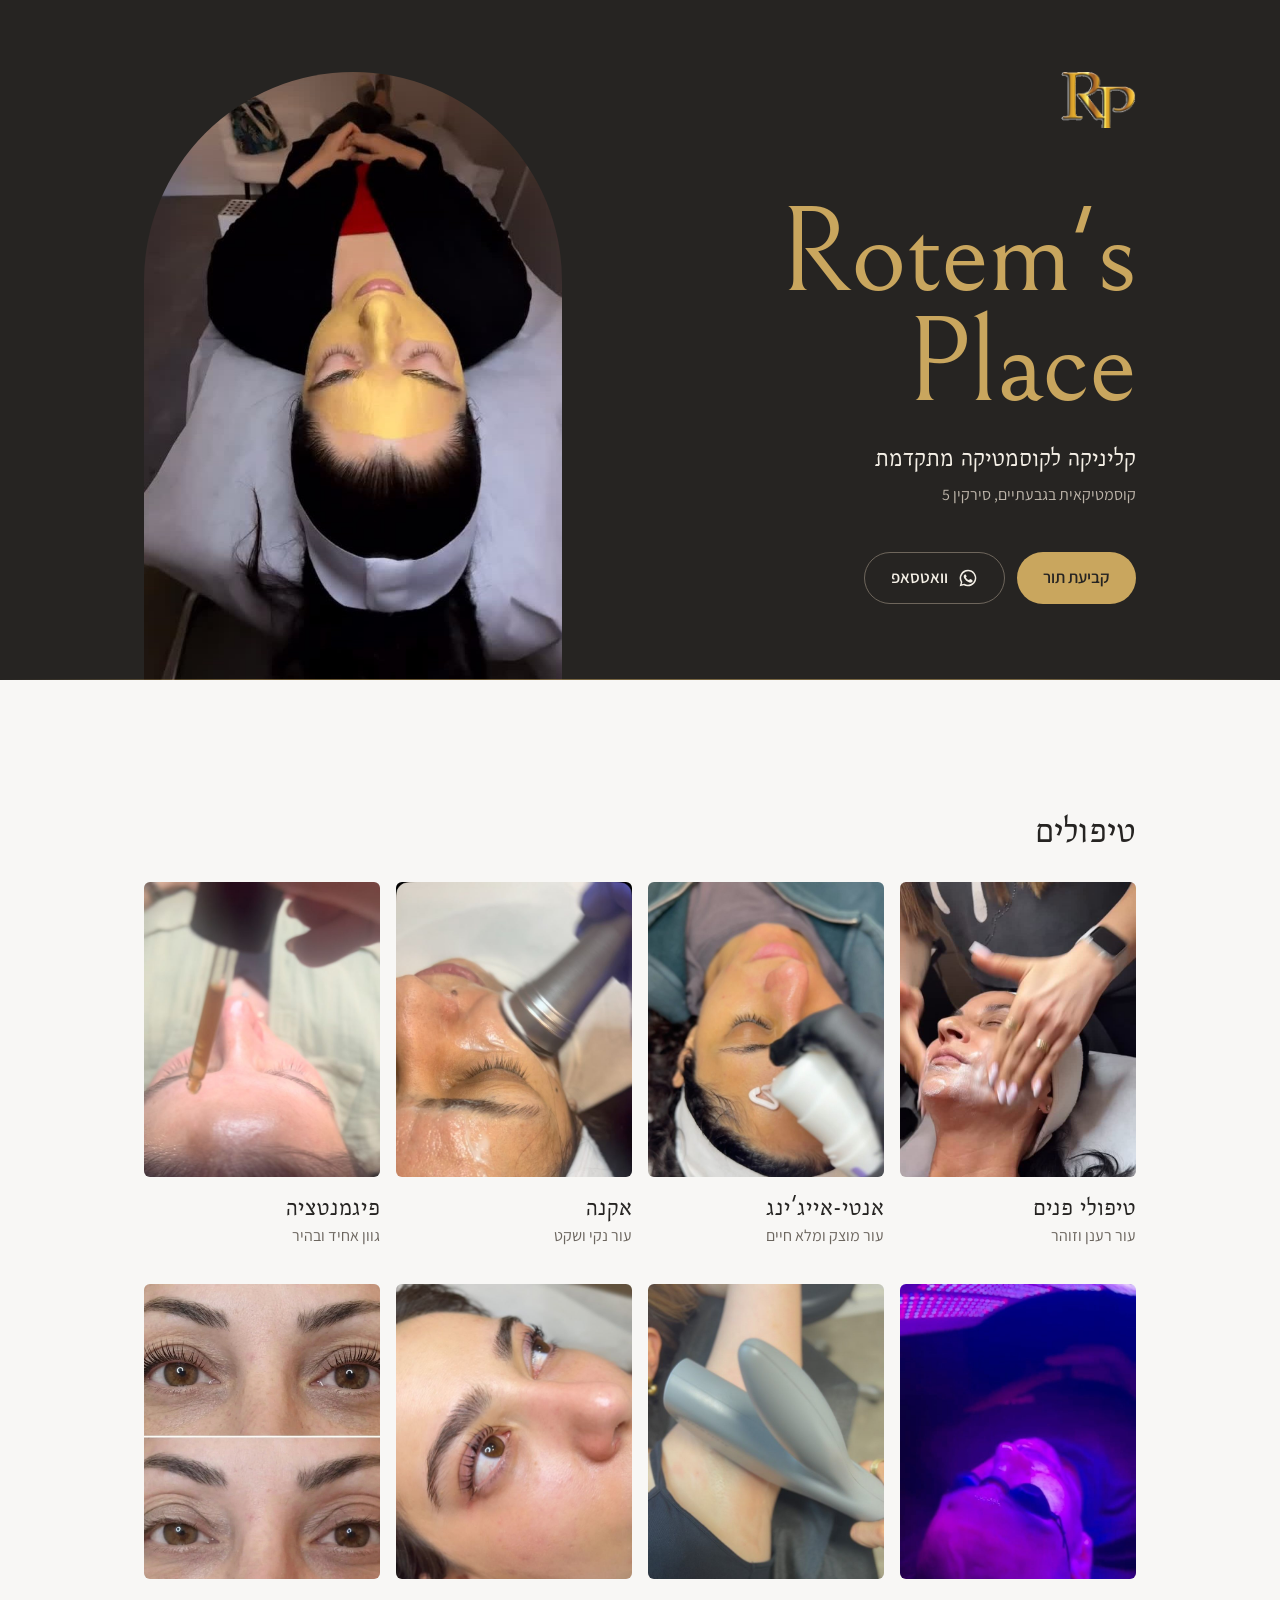
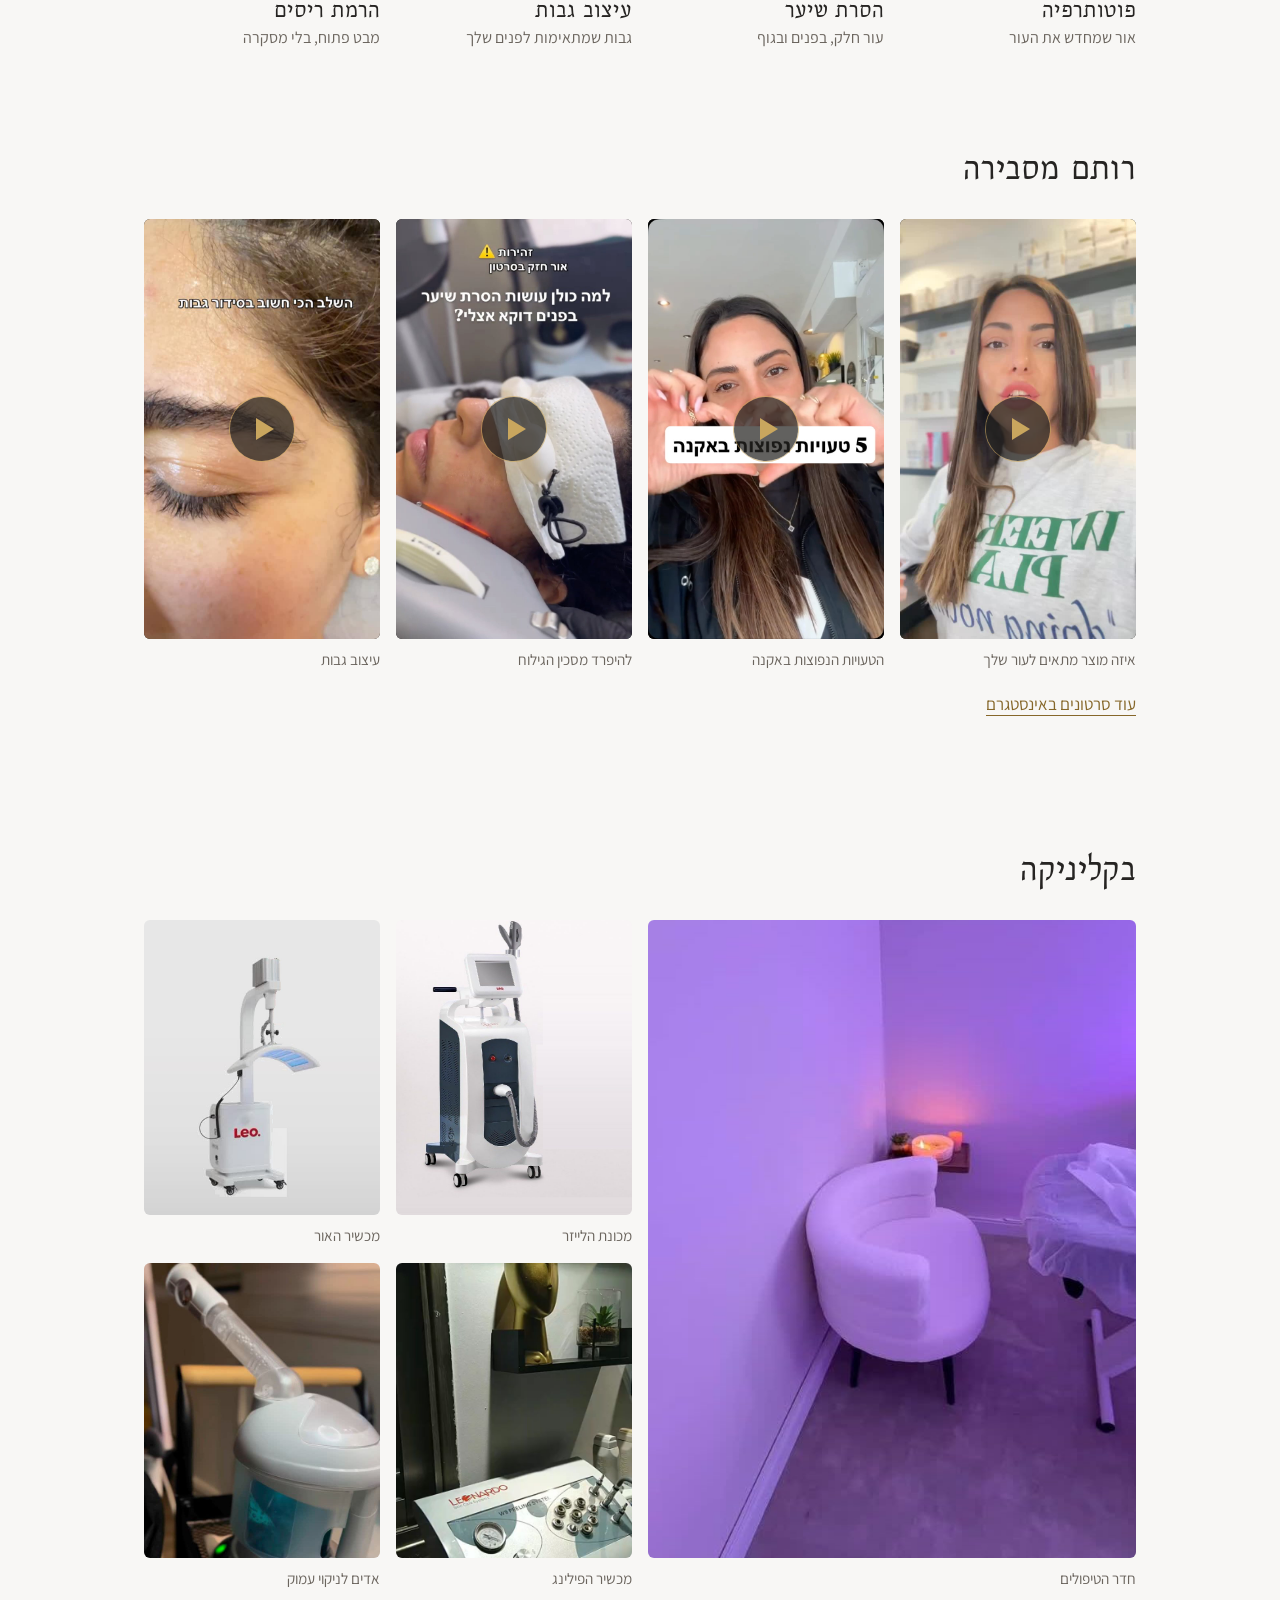
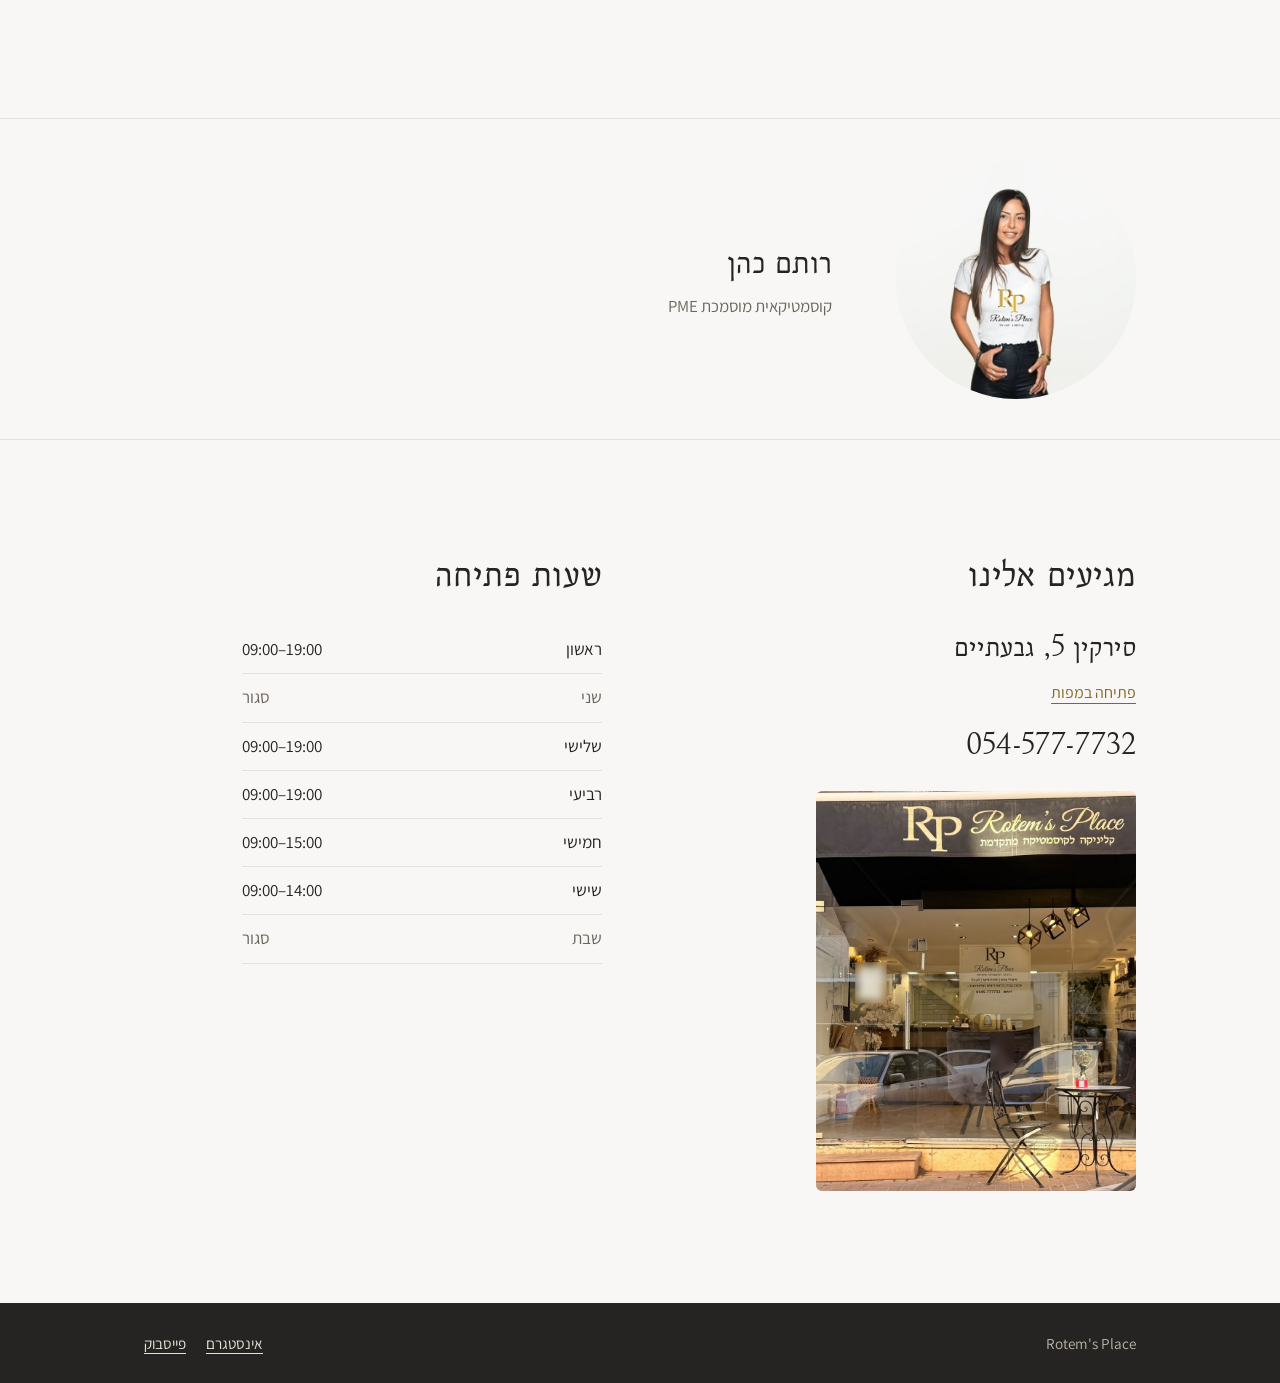
==== commit c1e10d1d: "אתר חדש: תיקון נגן הסרטונים, תמונת שיתוף חדשה, 'קוסמטיקאית בגבעתיים', שירותים בנתונים המובנים, פס הז" ====
--- a/new/index.html
+++ b/new/index.html
@@ -1,18 +1,22 @@
 <!doctype html>
-<html lang="he" dir="rtl">
+<html lang="he" dir="rtl" class="no-js">
 <head>
 <meta charset="utf-8">
 <meta name="viewport" content="width=device-width, initial-scale=1, viewport-fit=cover">
 <meta name="robots" content="noindex, nofollow">
-<title>Rotem's Place | קליניקה לקוסמטיקה מתקדמת בגבעתיים</title>
-<meta name="description" content="Rotem's Place – קליניקה לקוסמטיקה מתקדמת. סירקין 5, גבעתיים. קביעת תור אונליין או בוואטסאפ 054-577-7732.">
+<title>Rotem's Place | קוסמטיקאית בגבעתיים – קליניקה לקוסמטיקה מתקדמת</title>
+<meta name="description" content="Rotem's Place – קוסמטיקאית בגבעתיים, קליניקה לקוסמטיקה מתקדמת. סירקין 5, גבעתיים. קביעת תור אונליין או בוואטסאפ 054-577-7732.">
 <meta name="theme-color" content="#262422">
 <link rel="icon" href="/favicon.ico" sizes="any">
 <link rel="apple-touch-icon" href="/assets/apple-touch-icon.png">
 <meta property="og:type" content="website">
 <meta property="og:title" content="Rotem's Place – קליניקה לקוסמטיקה מתקדמת">
 <meta property="og:description" content="סירקין 5, גבעתיים">
-<meta property="og:image" content="https://www.rotemplace.co.il/assets/og-rotem-place.jpg">
+<meta property="og:image" content="https://www.rotemplace.co.il/assets/og-rotem-place-2026.jpg">
+<meta property="og:image:width" content="1200">
+<meta property="og:image:height" content="630">
+<meta property="og:locale" content="he_IL">
+<script>document.documentElement.className = "js";</script>
 <link rel="preconnect" href="https://fonts.googleapis.com">
 <link rel="preconnect" href="https://fonts.gstatic.com" crossorigin>
 <link href="https://fonts.googleapis.com/css2?family=Bellefair&family=Assistant:wght@400;600&display=swap" rel="stylesheet">
@@ -21,20 +25,133 @@
   "@context": "https://schema.org",
   "@type": "BeautySalon",
   "name": "Rotem's Place",
-  "alternateName": ["רותם פלייס", "Rotem cosmetics clinic"],
+  "alternateName": [
+    "רותם פלייס",
+    "Rotem cosmetics clinic"
+  ],
   "url": "https://www.rotemplace.co.il/",
   "image": "https://www.rotemplace.co.il/assets/storefront.jpg",
   "logo": "https://www.rotemplace.co.il/assets/logo.png",
   "telephone": "+972545777732",
-  "address": {"@type": "PostalAddress", "streetAddress": "סירקין 5", "addressLocality": "גבעתיים", "postalCode": "5329408", "addressCountry": "IL"},
-  "geo": {"@type": "GeoCoordinates", "latitude": 32.0766605, "longitude": 34.8142291},
+  "address": {
+    "@type": "PostalAddress",
+    "streetAddress": "סירקין 5",
+    "addressLocality": "גבעתיים",
+    "postalCode": "5329408",
+    "addressCountry": "IL"
+  },
+  "geo": {
+    "@type": "GeoCoordinates",
+    "latitude": 32.0766605,
+    "longitude": 34.8142291
+  },
   "hasMap": "https://maps.google.com/?cid=5940175902758945014",
   "openingHoursSpecification": [
-    {"@type": "OpeningHoursSpecification", "dayOfWeek": ["Sunday","Tuesday","Wednesday"], "opens": "09:00", "closes": "19:00"},
-    {"@type": "OpeningHoursSpecification", "dayOfWeek": "Thursday", "opens": "09:00", "closes": "15:00"},
-    {"@type": "OpeningHoursSpecification", "dayOfWeek": "Friday", "opens": "09:00", "closes": "14:00"}
+    {
+      "@type": "OpeningHoursSpecification",
+      "dayOfWeek": [
+        "Sunday",
+        "Tuesday",
+        "Wednesday"
+      ],
+      "opens": "09:00",
+      "closes": "19:00"
+    },
+    {
+      "@type": "OpeningHoursSpecification",
+      "dayOfWeek": "Thursday",
+      "opens": "09:00",
+      "closes": "15:00"
+    },
+    {
+      "@type": "OpeningHoursSpecification",
+      "dayOfWeek": "Friday",
+      "opens": "09:00",
+      "closes": "14:00"
+    }
   ],
-  "sameAs": ["https://www.instagram.com/rotem.cosmetics.clinic/", "https://www.facebook.com/torotem", "https://maps.google.com/?cid=5940175902758945014"]
+  "sameAs": [
+    "https://www.instagram.com/rotem.cosmetics.clinic/",
+    "https://www.facebook.com/torotem",
+    "https://maps.google.com/?cid=5940175902758945014"
+  ],
+  "description": "קליניקה לקוסמטיקה מתקדמת בגבעתיים של רותם כהן, קוסמטיקאית מוסמכת PME.",
+  "founder": {
+    "@type": "Person",
+    "name": "רותם כהן",
+    "jobTitle": "קוסמטיקאית מוסמכת PME"
+  },
+  "areaServed": [
+    "גבעתיים",
+    "רמת גן",
+    "תל אביב"
+  ],
+  "hasOfferCatalog": {
+    "@type": "OfferCatalog",
+    "name": "טיפולים",
+    "itemListElement": [
+      {
+        "@type": "Offer",
+        "itemOffered": {
+          "@type": "Service",
+          "name": "טיפולי פנים"
+        }
+      },
+      {
+        "@type": "Offer",
+        "itemOffered": {
+          "@type": "Service",
+          "name": "אנטי-אייג'ינג"
+        }
+      },
+      {
+        "@type": "Offer",
+        "itemOffered": {
+          "@type": "Service",
+          "name": "טיפול באקנה"
+        }
+      },
+      {
+        "@type": "Offer",
+        "itemOffered": {
+          "@type": "Service",
+          "name": "טיפול בפיגמנטציה"
+        }
+      },
+      {
+        "@type": "Offer",
+        "itemOffered": {
+          "@type": "Service",
+          "name": "פוטותרפיה"
+        }
+      },
+      {
+        "@type": "Offer",
+        "itemOffered": {
+          "@type": "Service",
+          "name": "הסרת שיער בלייזר"
+        }
+      },
+      {
+        "@type": "Offer",
+        "itemOffered": {
+          "@type": "Service",
+          "name": "עיצוב גבות"
+        }
+      },
+      {
+        "@type": "Offer",
+        "itemOffered": {
+          "@type": "Service",
+          "name": "הרמת ריסים"
+        }
+      }
+    ]
+  },
+  "potentialAction": {
+    "@type": "ReserveAction",
+    "target": "https://schedule.easybizy.net/rotemcohen/welcome"
+  }
 }
 </script>
 <style>
@@ -101,7 +218,8 @@
 .videos { padding-bottom: clamp(64px, 10vw, 128px); }
 .videos h2 { margin: 0 0 28px; font: 400 clamp(1.9rem, 4vw, 2.6rem)/1.1 var(--display); }
 .reel { position: relative; display: block; width: 100%; padding: 0; border: 0; background: var(--awning); border-radius: 6px; overflow: hidden; cursor: pointer; aspect-ratio: 9 / 16; }
-.reel img, .reel video { position: absolute; inset: 0; width: 100%; height: 100%; object-fit: cover; aspect-ratio: auto; border-radius: 0; }
+video.reel { object-fit: cover; }
+.reel img { position: absolute; inset: 0; width: 100%; height: 100%; object-fit: cover; aspect-ratio: auto; border-radius: 0; }
 .reel .play { position: absolute; inset: 50% auto auto 50%; width: 64px; height: 64px; margin: -32px 0 0 -32px; border-radius: 50%; background: rgba(38,36,34,.72); box-shadow: 0 0 0 1px rgba(201,166,94,.6); }
 .reel .play::after { content: ""; position: absolute; top: 50%; left: 50%; margin: -11px 0 0 -6px; border-style: solid; border-width: 11px 0 11px 18px; border-color: transparent transparent transparent var(--gold); }
 .reel:hover .play { background: rgba(38,36,34,.88); }
@@ -148,7 +266,9 @@
   .rotem img { width: 112px; }
   .visit .wrap { grid-template-columns: 1fr; }
   body { padding-bottom: 76px; }
-  .dock { display: flex; gap: 8px; position: fixed; inset: auto 0 0 0; z-index: 10; padding: 10px 12px calc(10px + env(safe-area-inset-bottom)); background: rgba(38,36,34,.96); }
+  .dock { display: flex; gap: 8px; position: fixed; inset: auto 0 0 0; z-index: 10; padding: 10px 12px calc(10px + env(safe-area-inset-bottom)); background: rgba(38,36,34,.96); transition: transform .25s ease; }
+  .js .dock { transform: translateY(110%); }
+  .js .dock.on { transform: none; }
   .dock .btn { flex: 1; min-height: 48px; padding: 0 12px; }
   footer { padding-bottom: 28px; }
 }
@@ -162,7 +282,7 @@
       <img class="mark" src="/assets/rp-mark.png" alt="" width="162" height="119">
       <h1>Rotem's Place</h1>
       <p class="sub">קליניקה לקוסמטיקה מתקדמת</p>
-      <p class="place">סירקין 5, גבעתיים</p>
+      <p class="place">קוסמטיקאית בגבעתיים, סירקין 5</p>
       <div class="cta">
         <a class="btn btn-gold" href="https://schedule.easybizy.net/rotemcohen/welcome" target="_blank" rel="noopener">קביעת תור</a>
         <a class="btn btn-line" href="https://wa.me/972545777732" target="_blank" rel="noopener">
@@ -258,7 +378,7 @@
   </div>
 </footer>
 
-<div class="dock">
+<div class="dock" id="dock">
   <a class="btn btn-gold" href="https://schedule.easybizy.net/rotemcohen/welcome" target="_blank" rel="noopener">קביעת תור</a>
   <a class="btn btn-line" href="https://wa.me/972545777732" target="_blank" rel="noopener">וואטסאפ</a>
 </div>
@@ -266,14 +386,20 @@
 <script>
 document.querySelectorAll('.reel').forEach(function (b) {
   b.addEventListener('click', function () {
-    if (b.querySelector('video')) return;
-    document.querySelectorAll('.reel video').forEach(function (v) { v.pause(); });
+    document.querySelectorAll('.reels video').forEach(function (v) { v.pause(); });
     var v = document.createElement('video');
+    v.className = 'reel';
     v.src = b.dataset.src; v.controls = true; v.playsInline = true; v.autoplay = true;
-    b.innerHTML = ''; b.appendChild(v); b.style.cursor = 'default';
+    v.setAttribute('aria-label', b.getAttribute('aria-label').replace('הפעלת הסרטון: ', ''));
+    b.replaceWith(v); v.focus();
     var p = v.play(); if (p && p.catch) p.catch(function () {});
   });
 });
+(function () {
+  var dock = document.getElementById('dock'), hero = document.querySelector('.awning');
+  if (!dock || !hero || !('IntersectionObserver' in window)) { if (dock) dock.classList.add('on'); return; }
+  new IntersectionObserver(function (e) { dock.classList.toggle('on', !e[0].isIntersecting); }).observe(hero);
+})();
 </script>
 </body>
 </html>
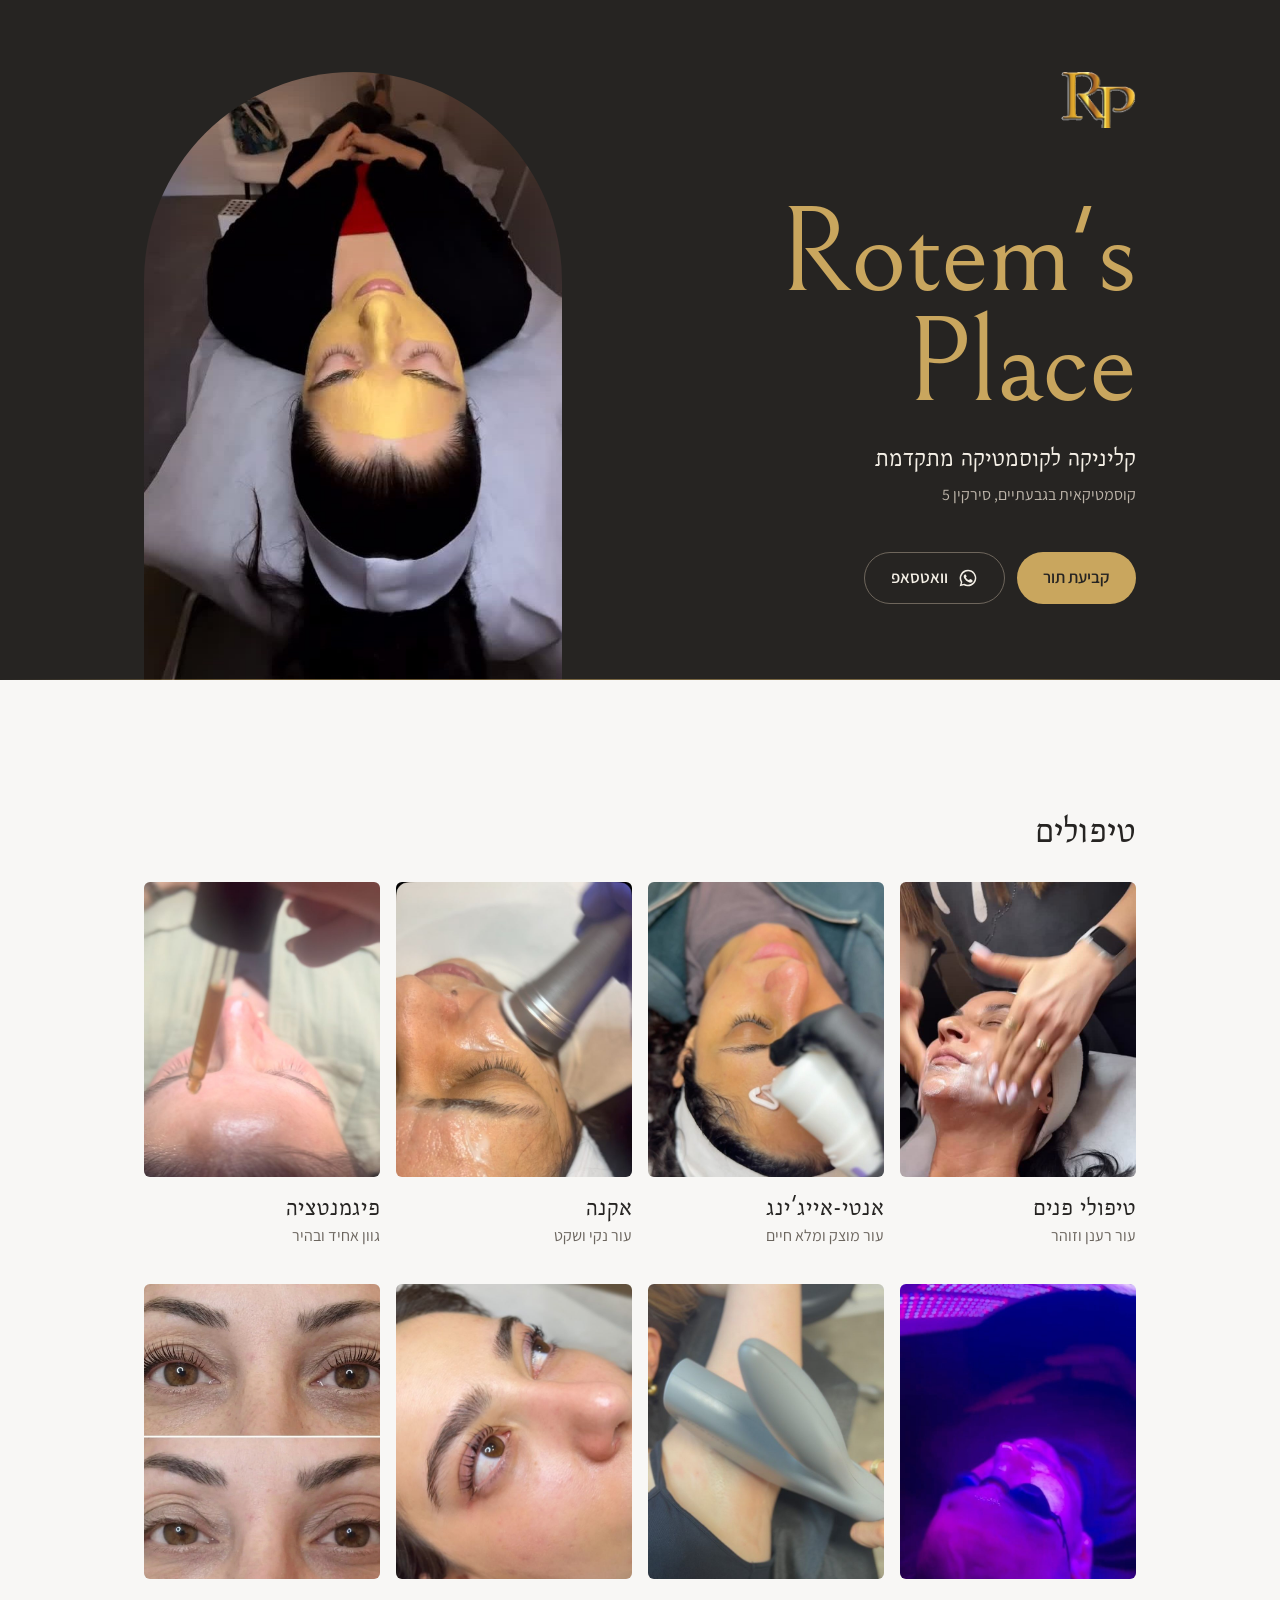
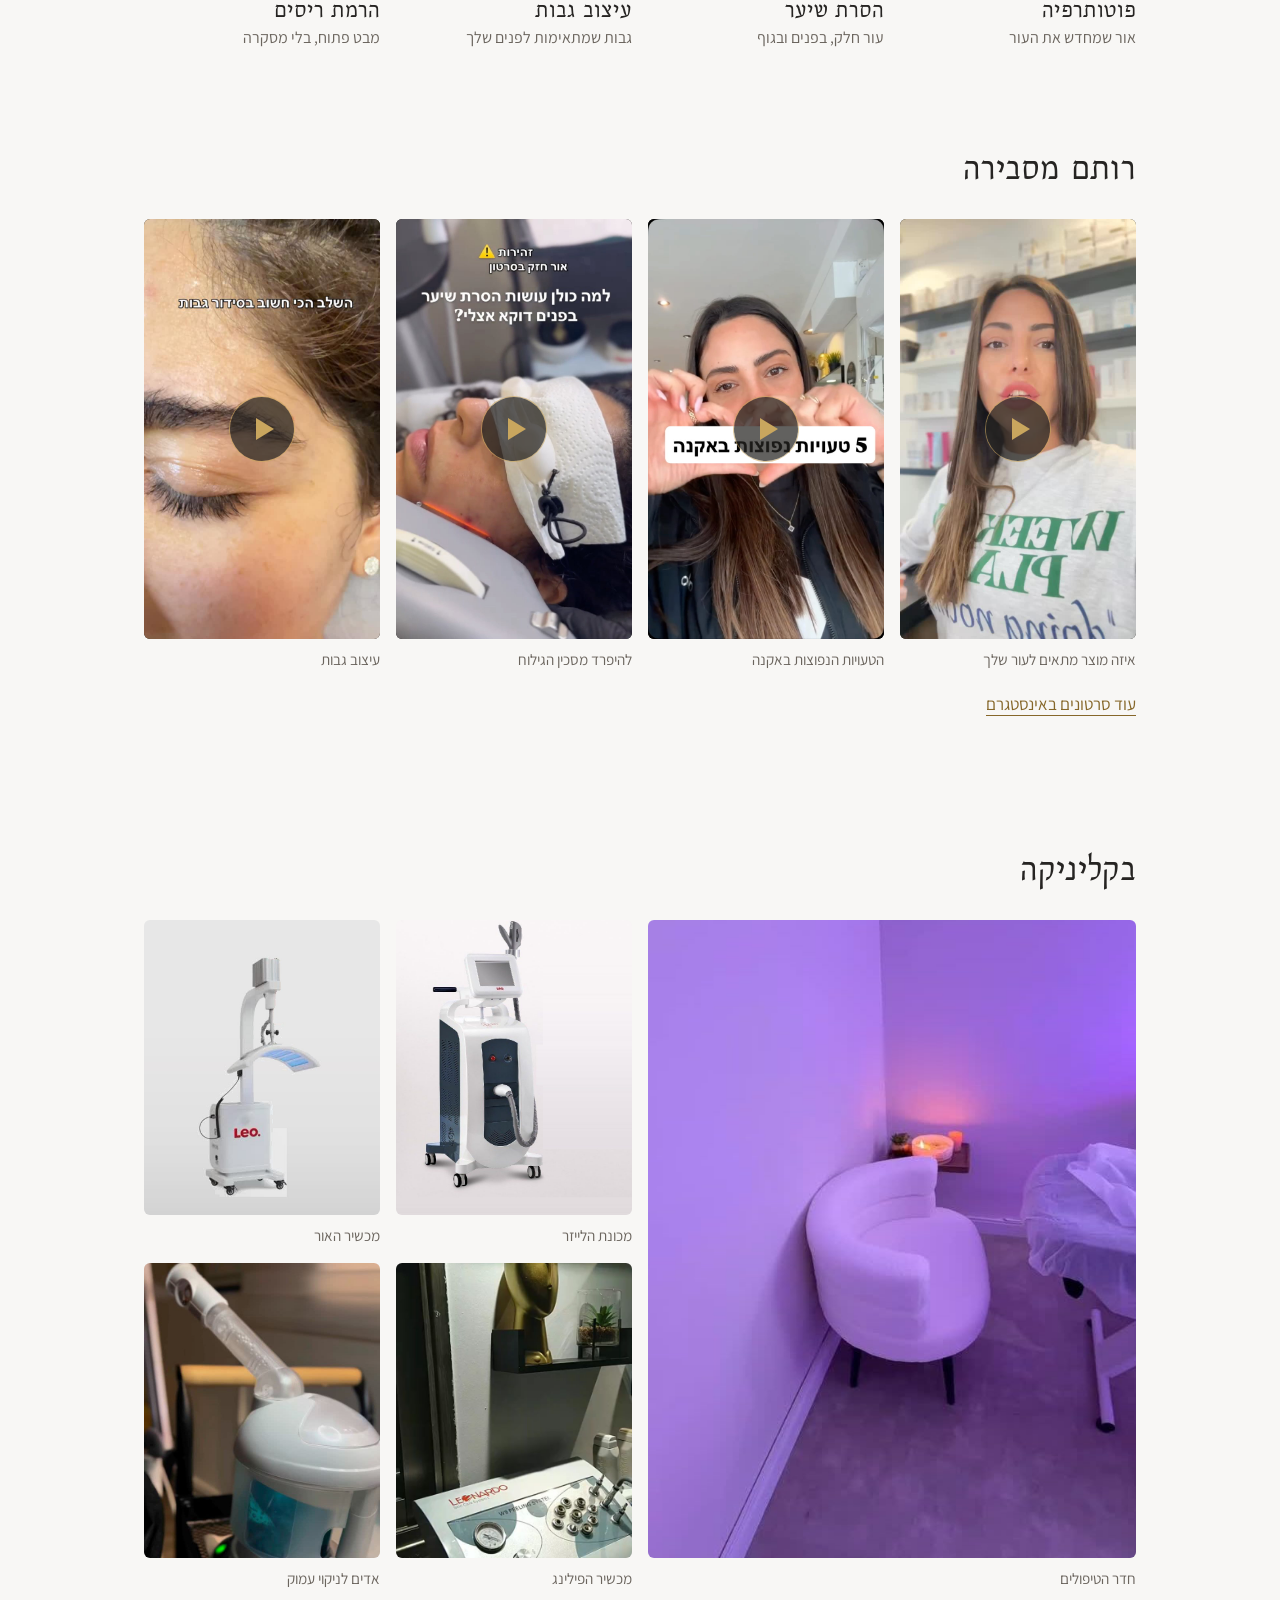
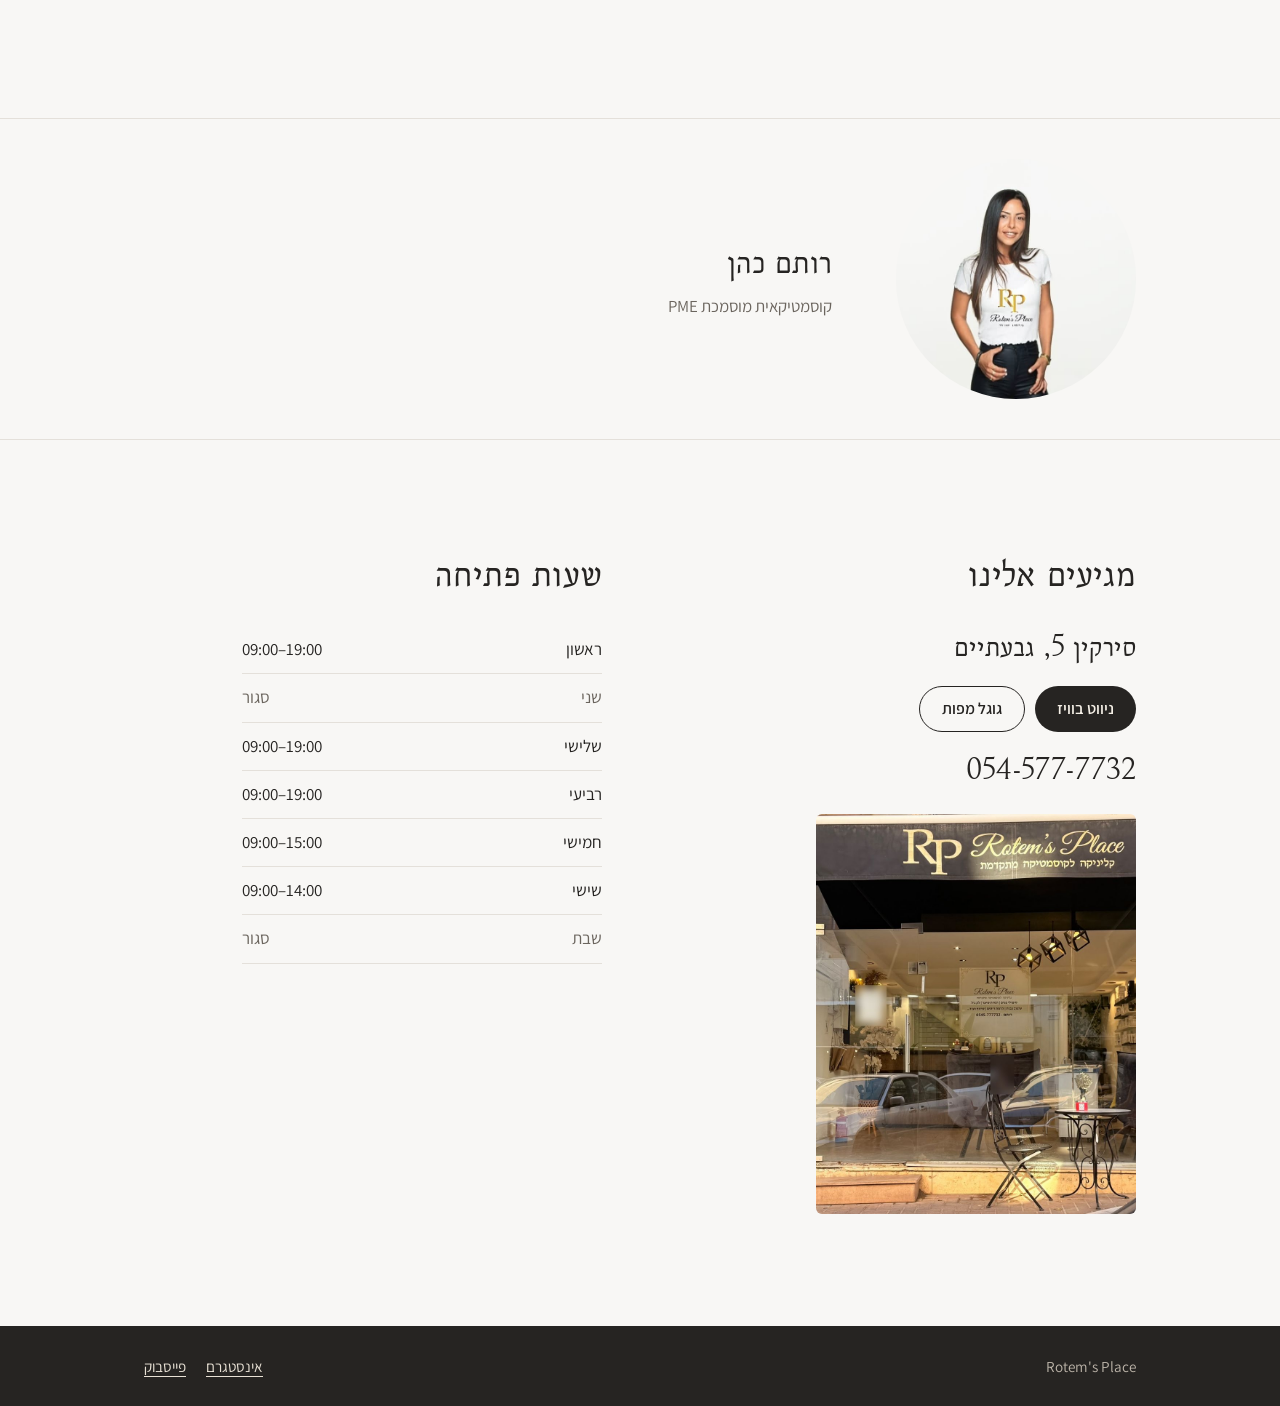
==== commit 2585bd9d: "אתר חדש: כפתורי ניווט בוויז וגוגל מפות Co-Authored-By: Claude Opus 5.5 <noreply@anthropic.com> Claud" ====
--- a/new/index.html
+++ b/new/index.html
@@ -237,7 +237,13 @@
 .visit .wrap { display: grid; grid-template-columns: 1fr 1fr; gap: clamp(32px, 6vw, 80px); }
 .visit address { font-style: normal; font: 400 clamp(1.5rem, 3vw, 2rem)/1.3 var(--display); }
 .visit address a { color: var(--gold-ink); text-decoration-thickness: 1px; text-underline-offset: 5px; font-family: var(--body); font-size: 1rem; display: inline-block; margin-top: 10px; }
-.phone { display: inline-block; margin-top: 20px; font: 400 clamp(1.5rem, 3vw, 2rem)/1 var(--display); text-decoration: none; direction: ltr; }
+.nav-btns { display: flex; flex-wrap: wrap; gap: 10px; margin-top: 18px; }
+.nav-btns .btn { min-height: 46px; padding: 0 22px; font-size: 1rem; }
+.btn-ink { background: var(--awning); color: #F4EFE6; }
+.btn-ink:hover { background: #3A3633; }
+.btn-ink-line { border: 1px solid var(--ink); color: var(--ink); }
+.btn-ink-line:hover { border-color: var(--gold-ink); color: var(--gold-ink); }
+.phone { display: block; width: fit-content; margin-top: 22px; font: 400 clamp(1.5rem, 3vw, 2rem)/1 var(--display); text-decoration: none; direction: ltr; }
 .hours { width: 100%; max-width: 360px; border-collapse: collapse; }
 .hours td { padding: 10px 0; border-bottom: 1px solid var(--line); }
 .hours td:last-child { text-align: left; direction: ltr; font-variant-numeric: tabular-nums; }
@@ -346,9 +352,12 @@
       <div>
         <h2 id="v-title">מגיעים אלינו</h2>
         <address>
-          סירקין 5, גבעתיים<br>
-          <a href="https://maps.google.com/?cid=5940175902758945014" target="_blank" rel="noopener">פתיחה במפות</a>
+          סירקין 5, גבעתיים
         </address>
+        <div class="nav-btns">
+          <a class="btn btn-ink" href="https://waze.com/ul?ll=32.0766605,34.8142291&amp;navigate=yes" target="_blank" rel="noopener">ניווט בוויז</a>
+          <a class="btn btn-ink-line" href="https://maps.google.com/?cid=5940175902758945014" target="_blank" rel="noopener">גוגל מפות</a>
+        </div>
         <a class="phone" href="tel:+972545777732">054-577-7732</a>
         <img class="storefront" src="/assets/storefront.jpg" alt="חזית הקליניקה בסירקין 5, גבעתיים" width="880" height="1100" loading="lazy">
       </div>
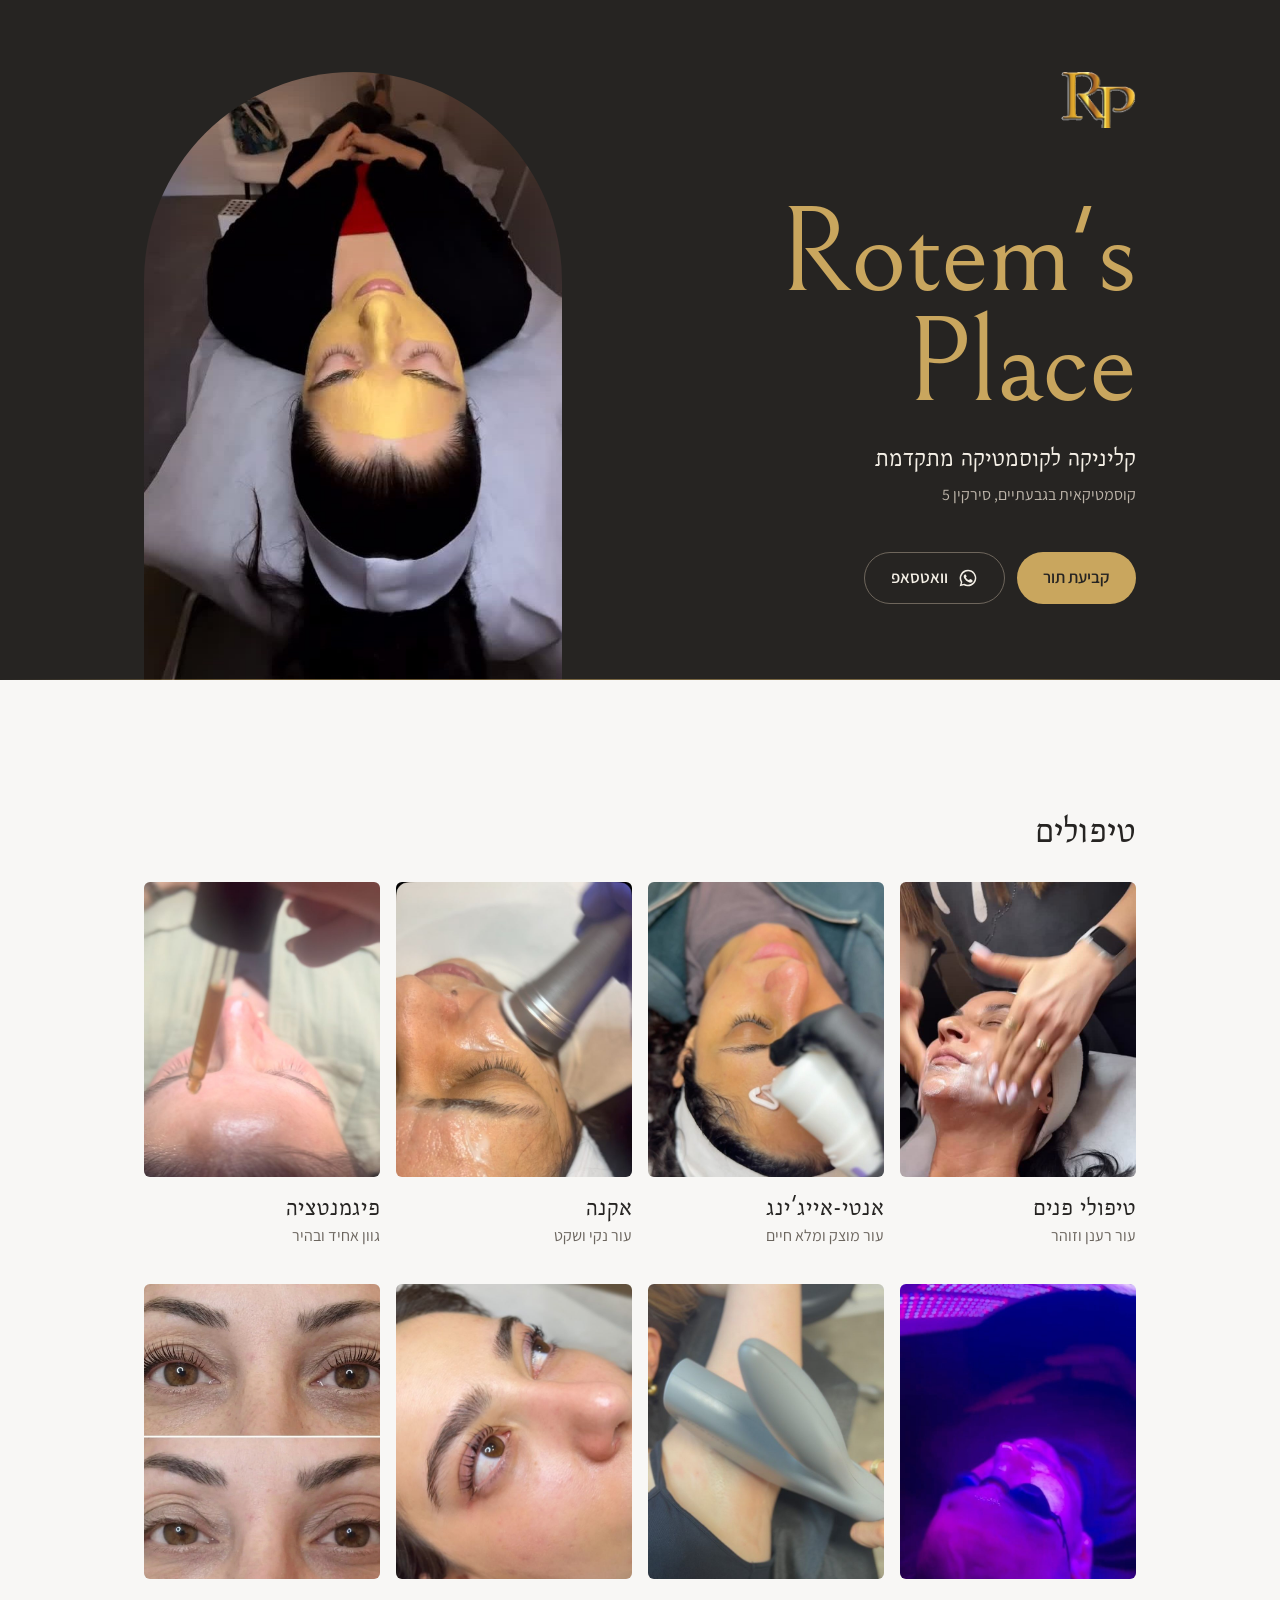
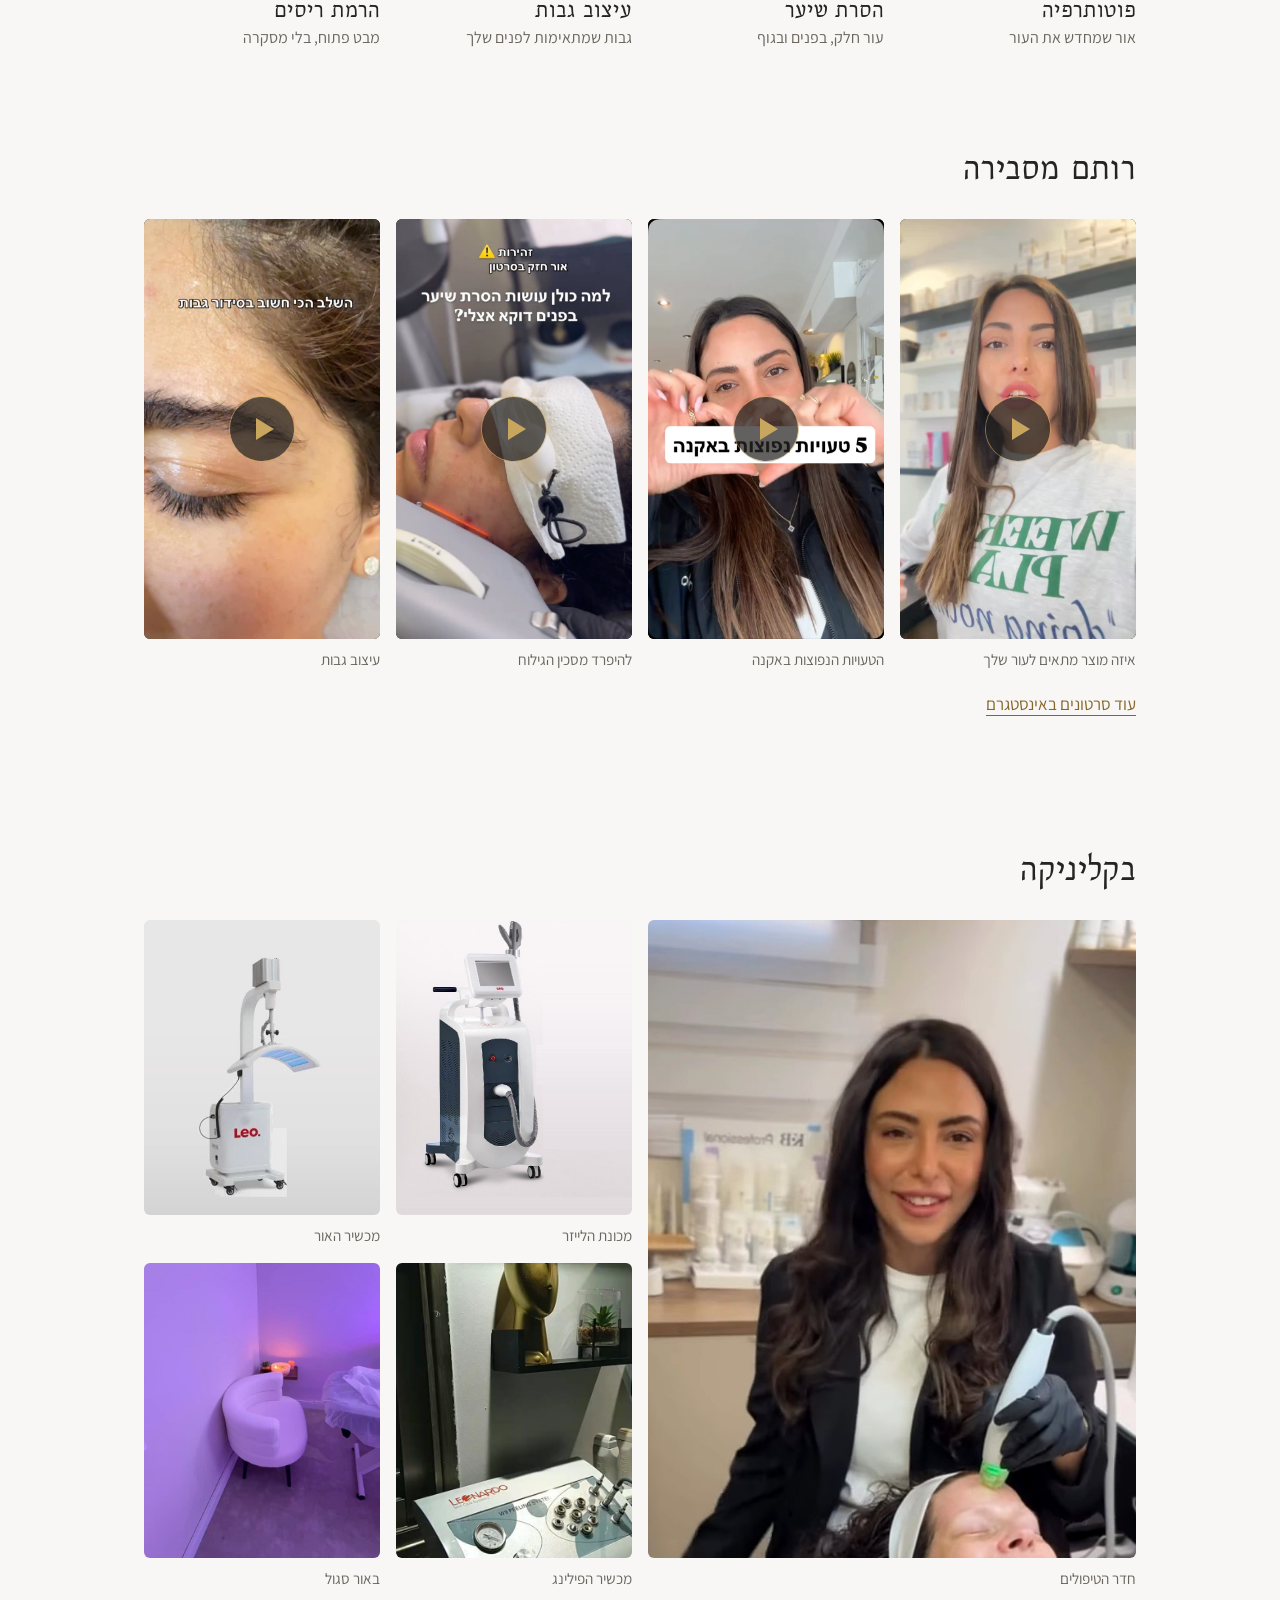
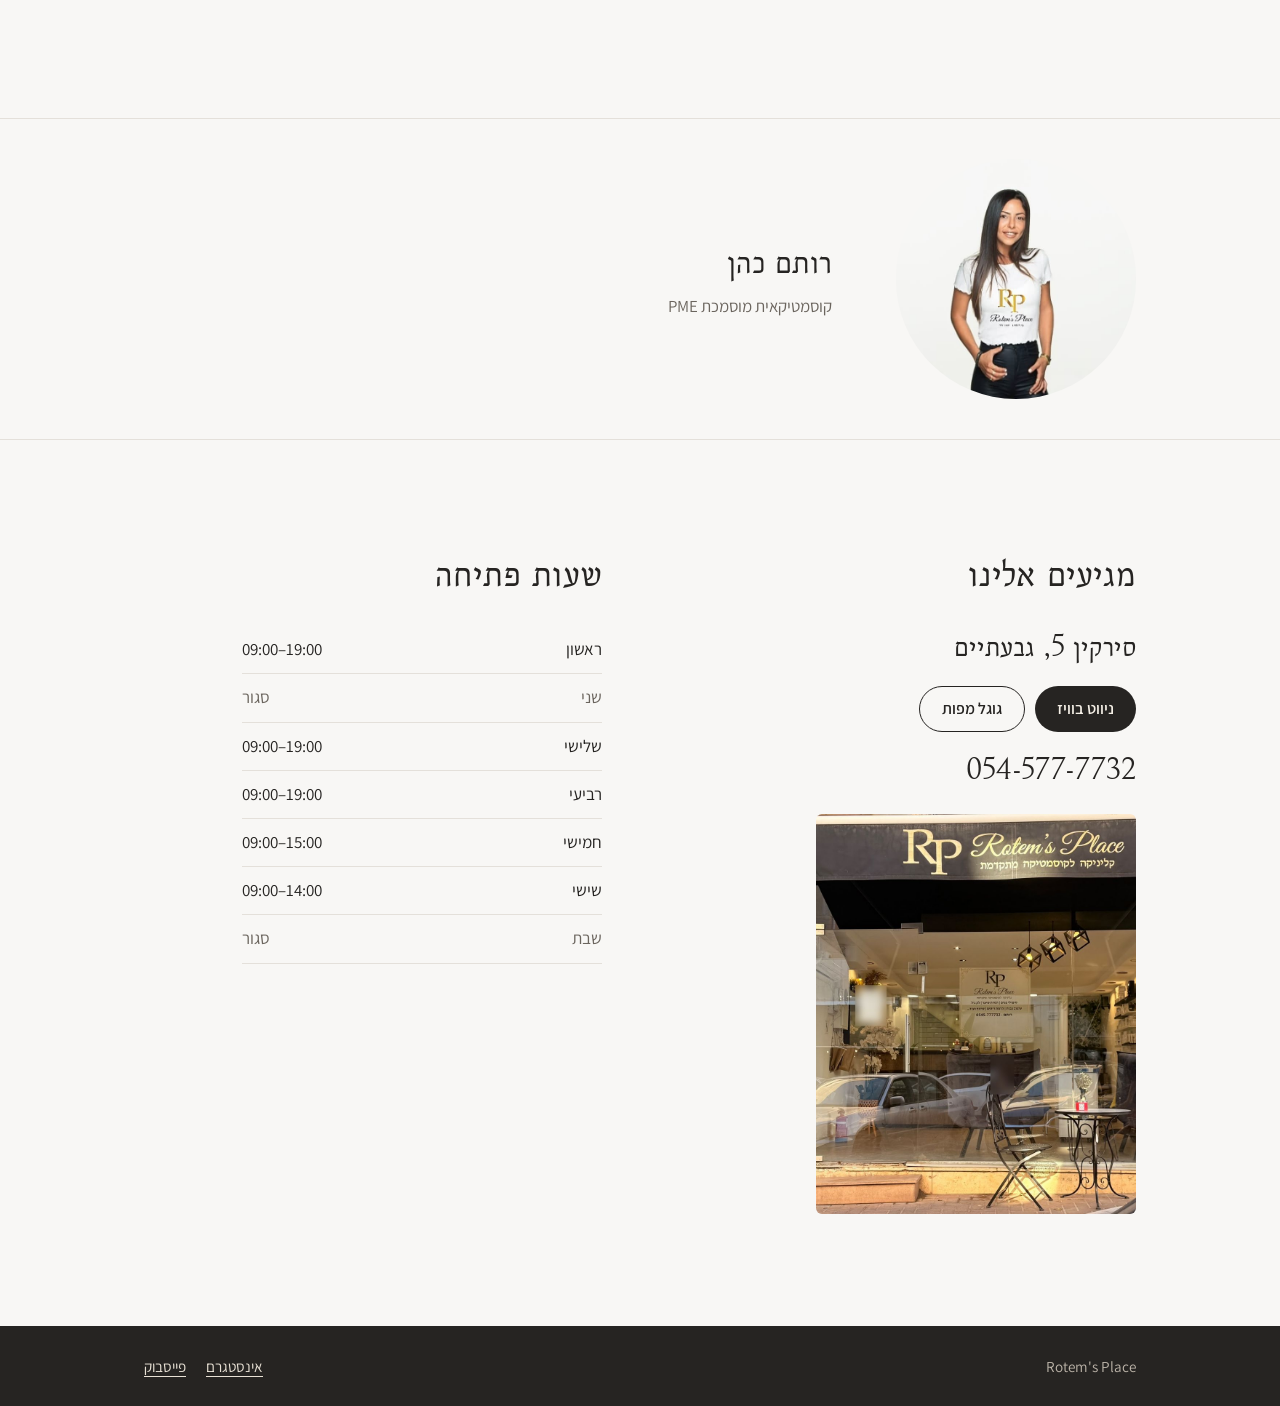
==== commit 0ce1889b: "אתר חדש: צילום של רותם בחדר הטיפולים (פריים מרילס 10/2026) כתמונה המרכזית בקליניקה Co-Authored-By: C" ====
--- a/new/index.html
+++ b/new/index.html
@@ -275,7 +275,8 @@
   .dock { display: flex; gap: 8px; position: fixed; inset: auto 0 0 0; z-index: 10; padding: 10px 12px calc(10px + env(safe-area-inset-bottom)); background: rgba(38,36,34,.96); transition: transform .25s ease; }
   .js .dock { transform: translateY(110%); }
   .js .dock.on { transform: none; }
-  .dock .btn { flex: 1; min-height: 48px; padding: 0 12px; }
+  .dock .btn { flex: 1; min-height: 48px; padding: 0 8px; font-size: 1rem; }
+  .dock .btn-gold { flex: 1.3; }
   footer { padding-bottom: 28px; }
 }
 </style>
@@ -332,11 +333,11 @@
   <section class="gallery wrap" aria-labelledby="g-title">
     <h2 id="g-title">בקליניקה</h2>
     <div class="strip">
-      <figure class="room"><img src="/assets/t/room.jpg" alt="חדר הטיפולים בקליניקה" width="640" height="800" loading="lazy"><figcaption>חדר הטיפולים</figcaption></figure>
+      <figure class="room"><img src="/assets/t/rotem-treatment-room.jpg" alt="רותם בטיפול פנים בחדר הטיפולים" width="800" height="1000" loading="lazy"><figcaption>חדר הטיפולים</figcaption></figure>
       <figure><img src="/assets/t/device-laser.jpg" alt="מכונת הלייזר להסרת שיער בקליניקה" width="720" height="900" loading="lazy"><figcaption>מכונת הלייזר</figcaption></figure>
       <figure><img src="/assets/t/device-led.jpg" alt="מכשיר הפוטותרפיה (טיפול באור) בקליניקה" width="850" height="1064" loading="lazy"><figcaption>מכשיר האור</figcaption></figure>
       <figure><img src="/assets/t/device-leonardo.jpg" alt="מכשיר הפילינג בקליניקה" width="576" height="720" loading="lazy"><figcaption>מכשיר הפילינג</figcaption></figure>
-      <figure><img src="/assets/t/device-steamer.jpg" alt="מכשיר אדים לטיפולי פנים" width="640" height="800" loading="lazy"><figcaption>אדים לניקוי עמוק</figcaption></figure>
+      <figure><img src="/assets/t/room.jpg" alt="פינת ההמתנה בחדר הטיפולים, באור סגול" width="640" height="800" loading="lazy"><figcaption>באור סגול</figcaption></figure>
     </div>
   </section>
 
@@ -390,6 +391,7 @@
 <div class="dock" id="dock">
   <a class="btn btn-gold" href="https://schedule.easybizy.net/rotemcohen/welcome" target="_blank" rel="noopener">קביעת תור</a>
   <a class="btn btn-line" href="https://wa.me/972545777732" target="_blank" rel="noopener">וואטסאפ</a>
+  <a class="btn btn-line" href="https://waze.com/ul?ll=32.0766605,34.8142291&amp;navigate=yes" target="_blank" rel="noopener">ניווט</a>
 </div>
 
 <script>
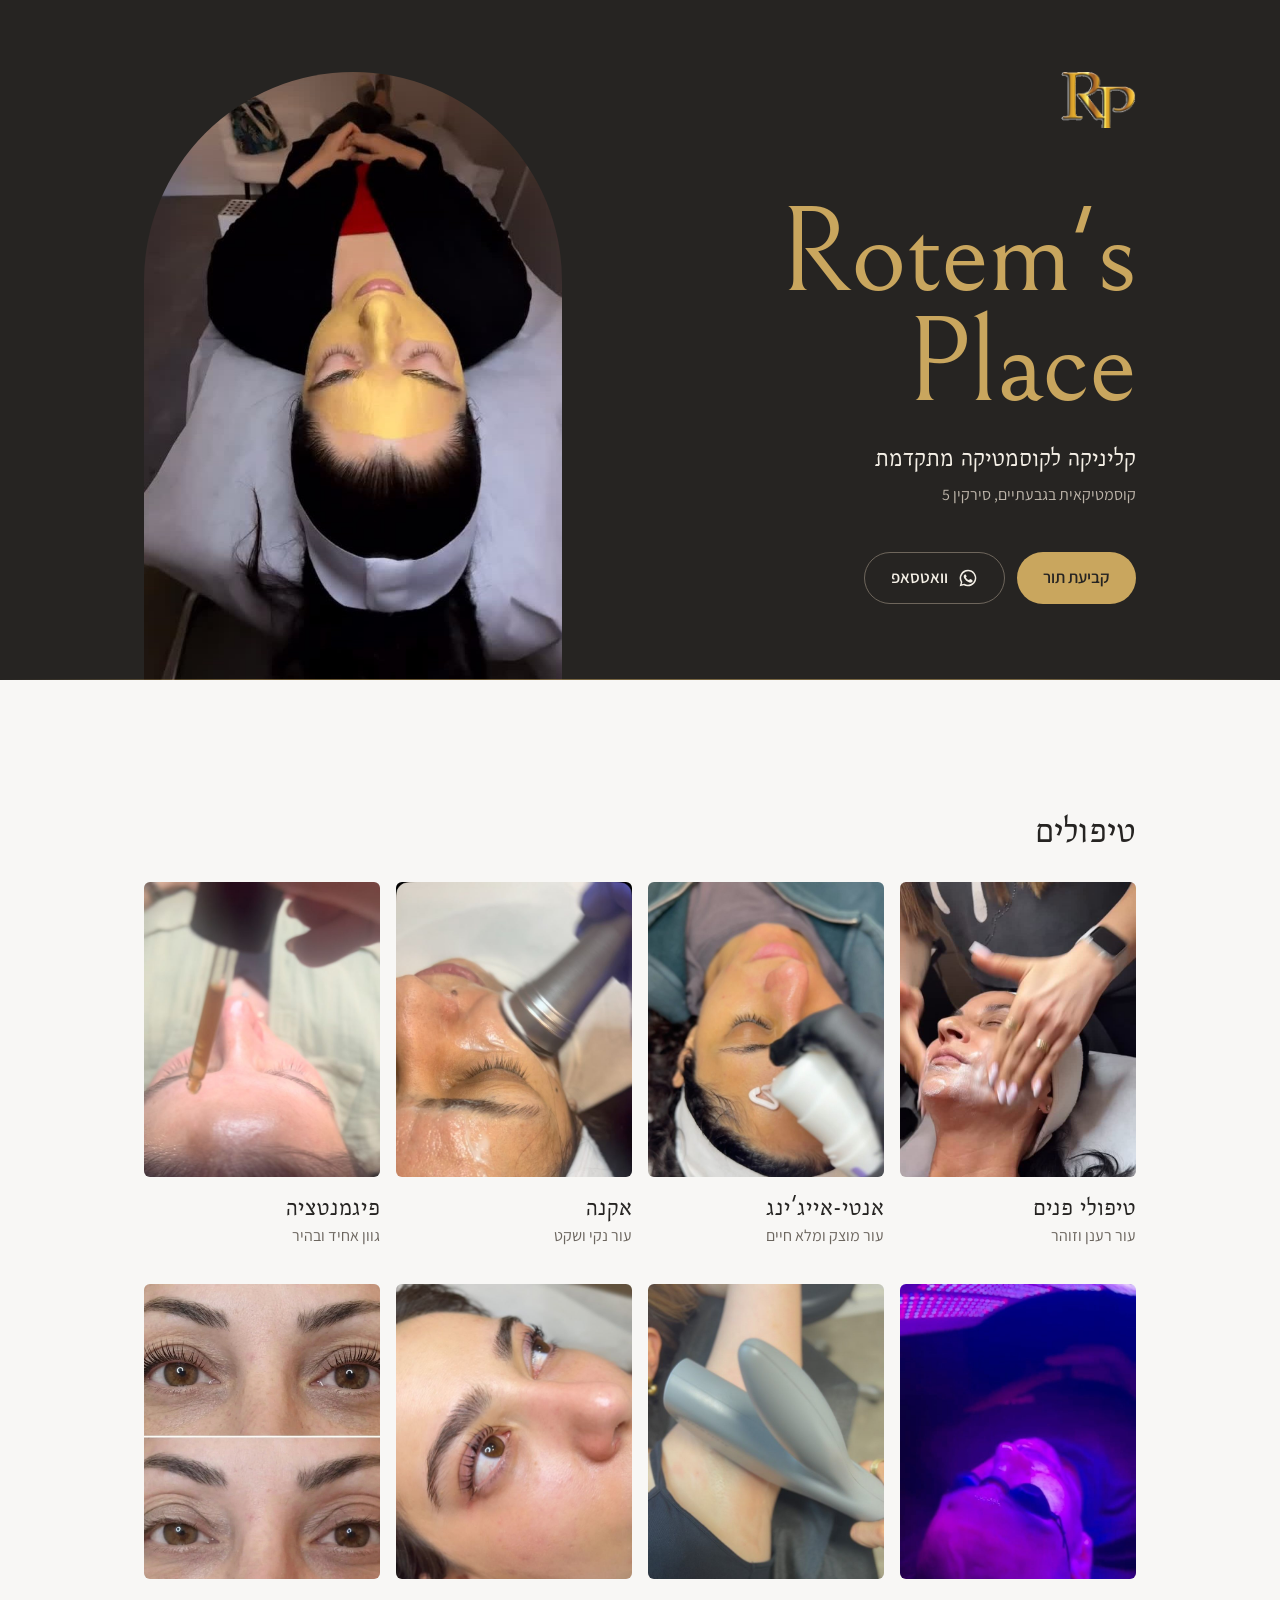
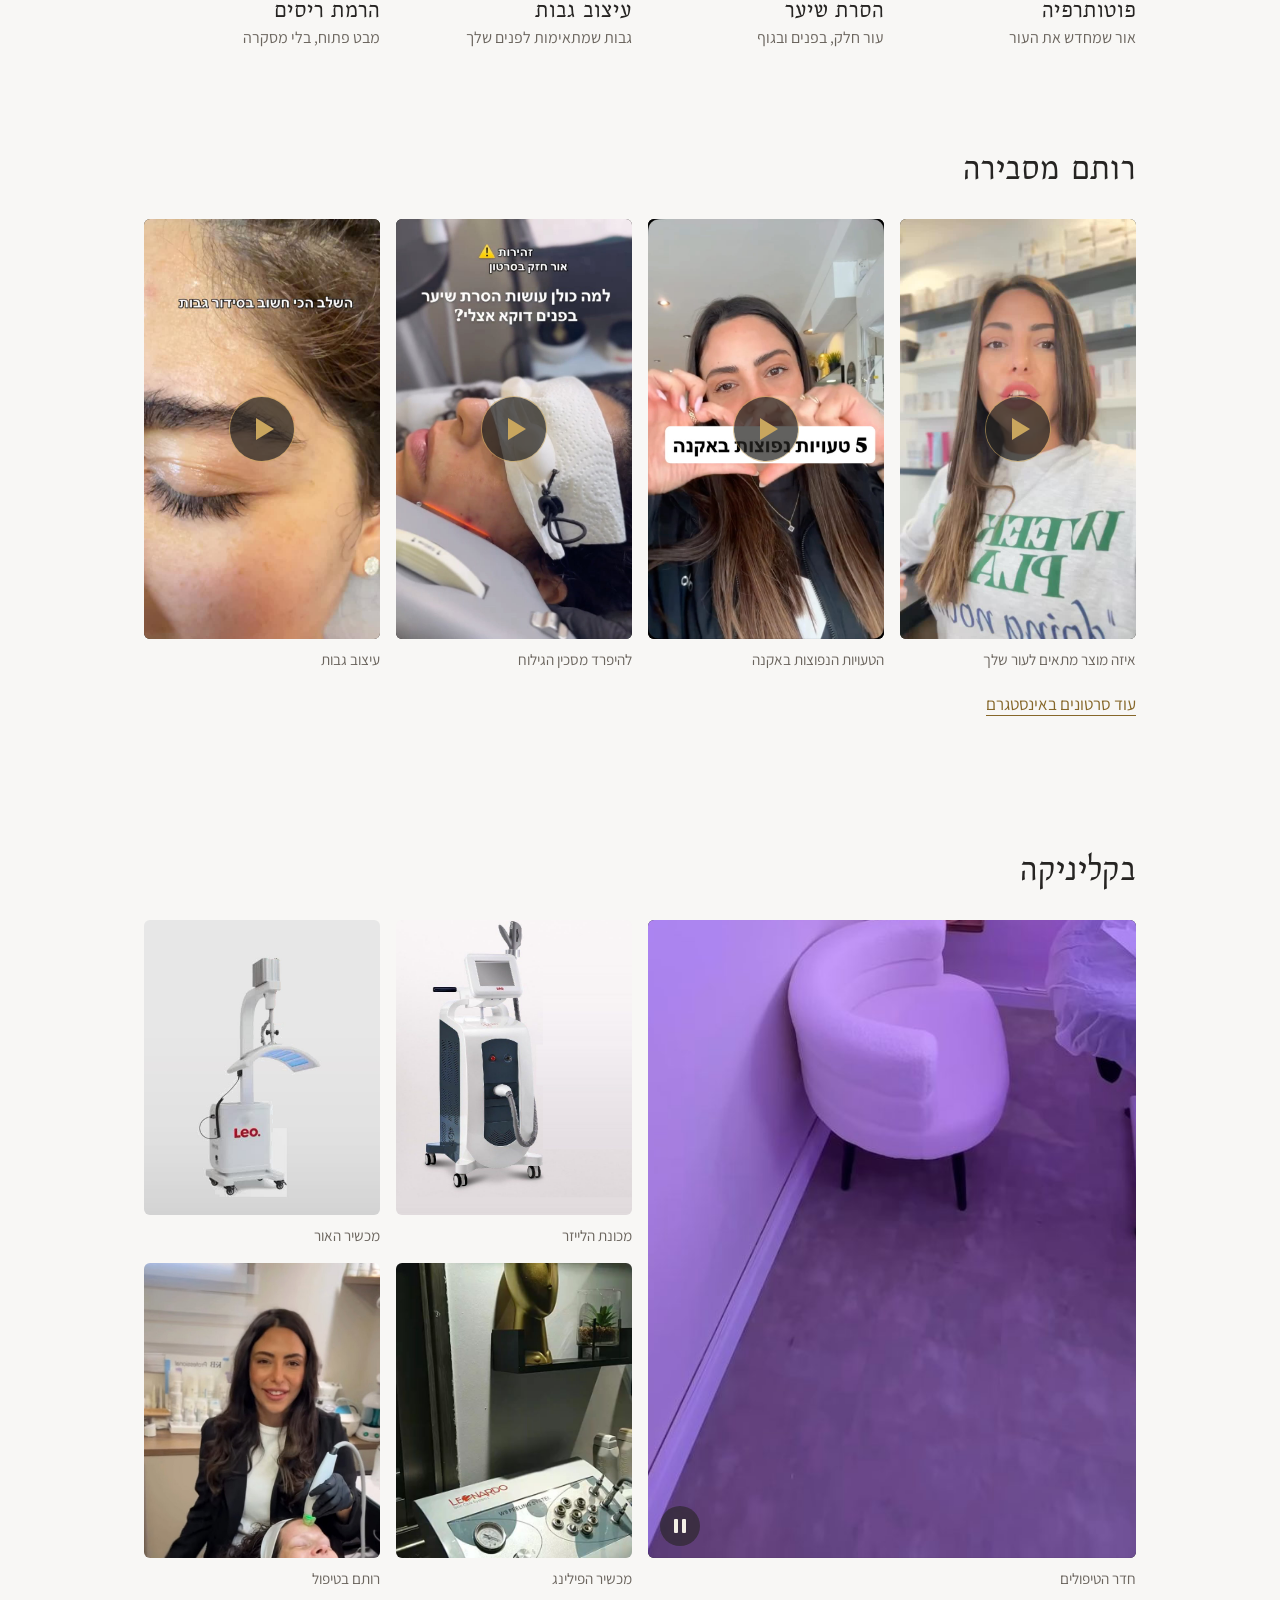
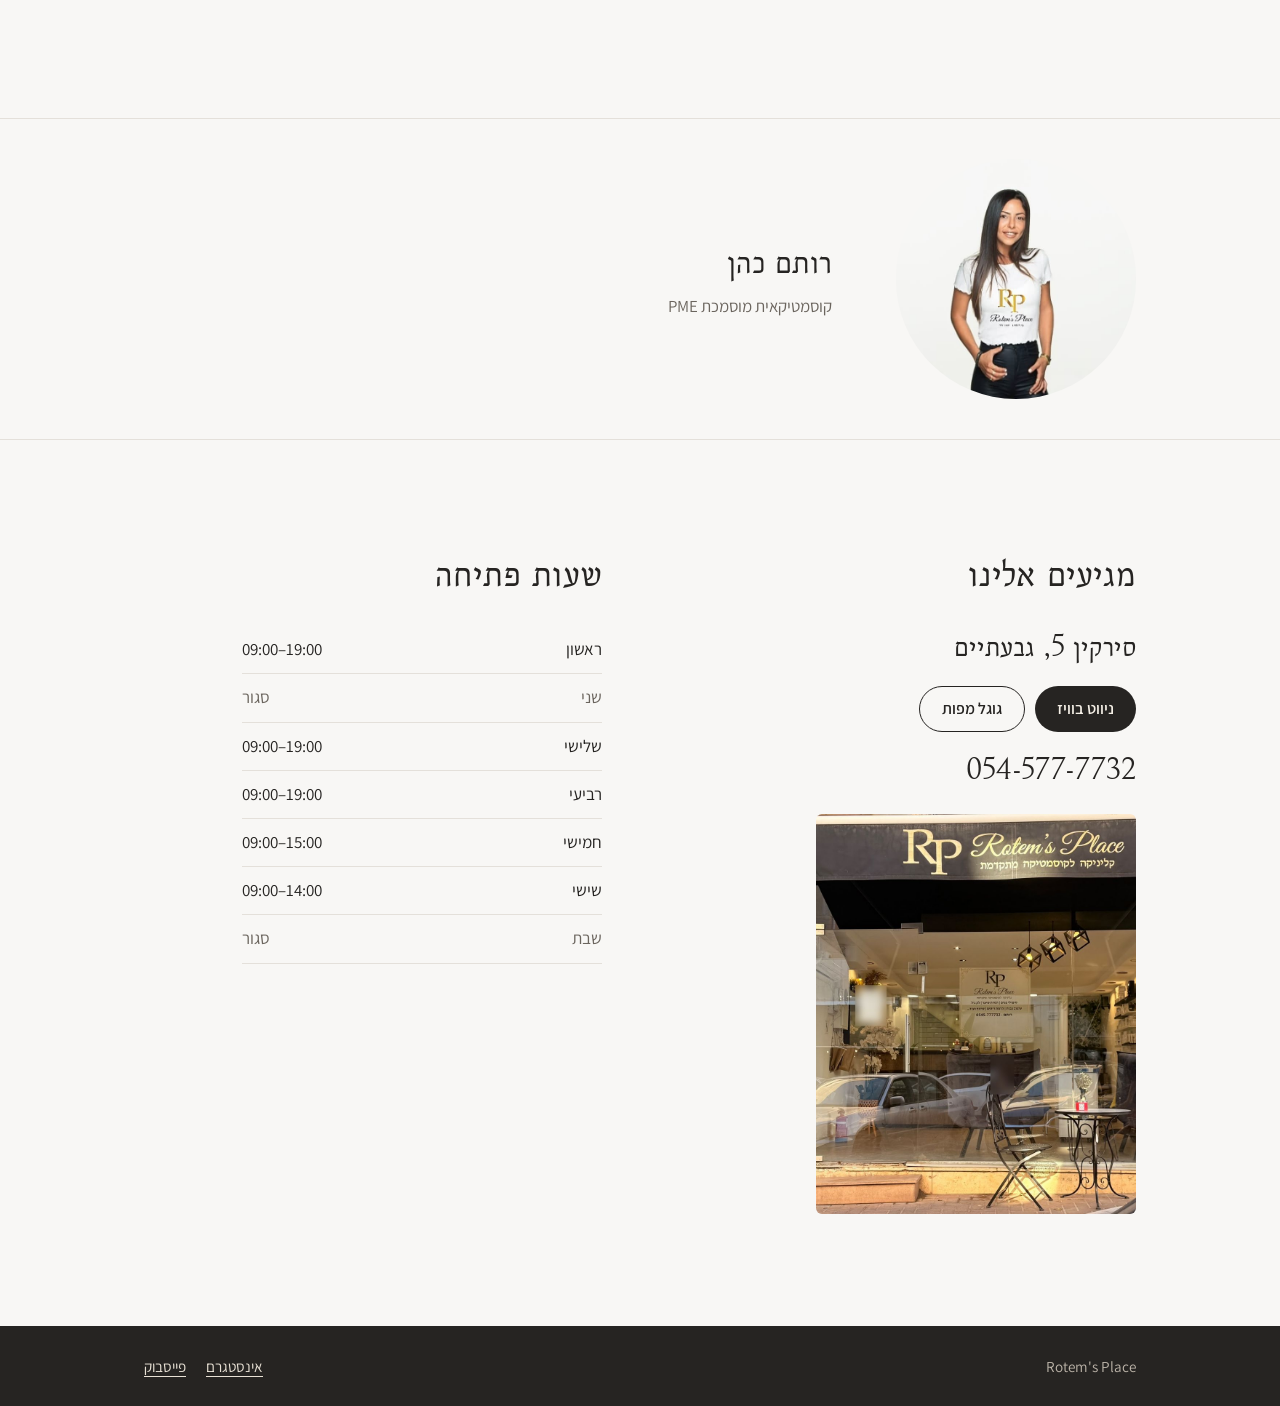
==== commit 19950035: "אתר חדש: חדר הטיפולים כסרטון שקט שרץ בלולאה (כיסא + מכשירים), עם כפתור עצירה Co-Authored-By: Claude " ====
--- a/new/index.html
+++ b/new/index.html
@@ -210,6 +210,13 @@
 .strip { display: grid; grid-template-columns: repeat(4, 1fr); gap: 16px; }
 .strip .room { grid-column: span 2; grid-row: span 2; display: flex; flex-direction: column; }
 .strip .room img { flex: 1; min-height: 0; aspect-ratio: auto; height: 100%; }
+.vbox { position: relative; flex: 1; min-height: 0; overflow: hidden; border-radius: 6px; background: var(--awning); }
+.vbox video.loop { position: absolute; inset: 0; width: 100%; height: 100%; object-fit: cover; object-position: 50% 100%; transform: scale(1.2); transform-origin: 50% 100%; }
+.vtoggle { position: absolute; left: 12px; bottom: 12px; width: 40px; height: 40px; border: 0; border-radius: 50%; background: rgba(38,36,34,.6); cursor: pointer; }
+.vtoggle::before, .vtoggle::after { content: ""; position: absolute; top: 13px; width: 4px; height: 14px; background: #F4EFE6; border-radius: 1px; }
+.vtoggle::before { left: 14px; } .vtoggle::after { left: 22px; }
+.vtoggle[aria-pressed="true"]::before { left: 16px; width: 0; height: 0; background: none; border-style: solid; border-width: 7px 0 7px 12px; border-color: transparent transparent transparent #F4EFE6; }
+.vtoggle[aria-pressed="true"]::after { display: none; }
 .storefront { width: 100%; max-width: 320px; aspect-ratio: 4 / 5; object-fit: cover; border-radius: 6px; margin-top: 28px; }
 .strip figure { margin: 0; }
 .strip img { width: 100%; aspect-ratio: 4 / 5; object-fit: cover; border-radius: 6px; background: var(--line); }
@@ -267,6 +274,7 @@
   .strip figure { scroll-snap-align: start; }
   .strip .room { grid-column: auto; grid-row: auto; display: block; }
   .strip .room img { aspect-ratio: 4 / 5; height: auto; }
+  .vbox { aspect-ratio: 4 / 5; }
   .cards { grid-template-columns: 1fr 1fr; gap: 28px 12px; }
   .rotem .wrap { grid-template-columns: 112px 1fr; }
   .rotem img { width: 112px; }
@@ -333,11 +341,11 @@
   <section class="gallery wrap" aria-labelledby="g-title">
     <h2 id="g-title">בקליניקה</h2>
     <div class="strip">
-      <figure class="room"><img src="/assets/t/rotem-treatment-room.jpg" alt="רותם בטיפול פנים בחדר הטיפולים" width="800" height="1000" loading="lazy"><figcaption>חדר הטיפולים</figcaption></figure>
+      <figure class="room"><div class="vbox"><video class="loop" muted playsinline loop preload="none" poster="/assets/video/room-loop.jpg" data-src="/assets/video/room-loop.mp4" data-segs="0-3.2,10.2-13.4" aria-label="סיור קצר בחדר הטיפולים" width="720" height="900"></video><button class="vtoggle" type="button" aria-label="עצירת הסרטון" aria-pressed="false"></button></div><figcaption>חדר הטיפולים</figcaption></figure>
       <figure><img src="/assets/t/device-laser.jpg" alt="מכונת הלייזר להסרת שיער בקליניקה" width="720" height="900" loading="lazy"><figcaption>מכונת הלייזר</figcaption></figure>
       <figure><img src="/assets/t/device-led.jpg" alt="מכשיר הפוטותרפיה (טיפול באור) בקליניקה" width="850" height="1064" loading="lazy"><figcaption>מכשיר האור</figcaption></figure>
       <figure><img src="/assets/t/device-leonardo.jpg" alt="מכשיר הפילינג בקליניקה" width="576" height="720" loading="lazy"><figcaption>מכשיר הפילינג</figcaption></figure>
-      <figure><img src="/assets/t/room.jpg" alt="פינת ההמתנה בחדר הטיפולים, באור סגול" width="640" height="800" loading="lazy"><figcaption>באור סגול</figcaption></figure>
+      <figure><img src="/assets/t/rotem-treatment-room.jpg" alt="רותם בטיפול פנים בחדר הטיפולים" width="800" height="1000" loading="lazy"><figcaption>רותם בטיפול</figcaption></figure>
     </div>
   </section>
 
@@ -411,6 +419,25 @@
   if (!dock || !hero || !('IntersectionObserver' in window)) { if (dock) dock.classList.add('on'); return; }
   new IntersectionObserver(function (e) { dock.classList.toggle('on', !e[0].isIntersecting); }).observe(hero);
 })();
+(function () {
+  var v = document.querySelector('video.loop'), btn = document.querySelector('.vtoggle');
+  if (!v) return;
+  var segs = (v.dataset.segs || '').split(',').map(function (x) { return x.split('-').map(parseFloat); }), k = 0, stopped = false;
+  v.addEventListener('timeupdate', function () {
+    if (!segs.length || v.seeking) return;
+    if (v.currentTime > segs[k][1] || v.currentTime < segs[k][0] - 0.3) { k = (k + 1) % segs.length; v.currentTime = segs[k][0]; }
+  });
+  function go() { if (!v.getAttribute('src')) v.src = v.dataset.src; var p = v.play(); if (p && p.catch) p.catch(function () {}); }
+  btn.addEventListener('click', function () {
+    stopped = !stopped; btn.setAttribute('aria-pressed', String(stopped));
+    btn.setAttribute('aria-label', stopped ? 'הפעלת הסרטון' : 'עצירת הסרטון');
+    if (stopped) v.pause(); else go();
+  });
+  if (!('IntersectionObserver' in window)) { go(); return; }
+  new IntersectionObserver(function (e) {
+    if (e[0].isIntersecting) { if (!stopped) go(); } else { v.pause(); }
+  }, { threshold: 0.25 }).observe(v);
+})();
 </script>
 </body>
 </html>
